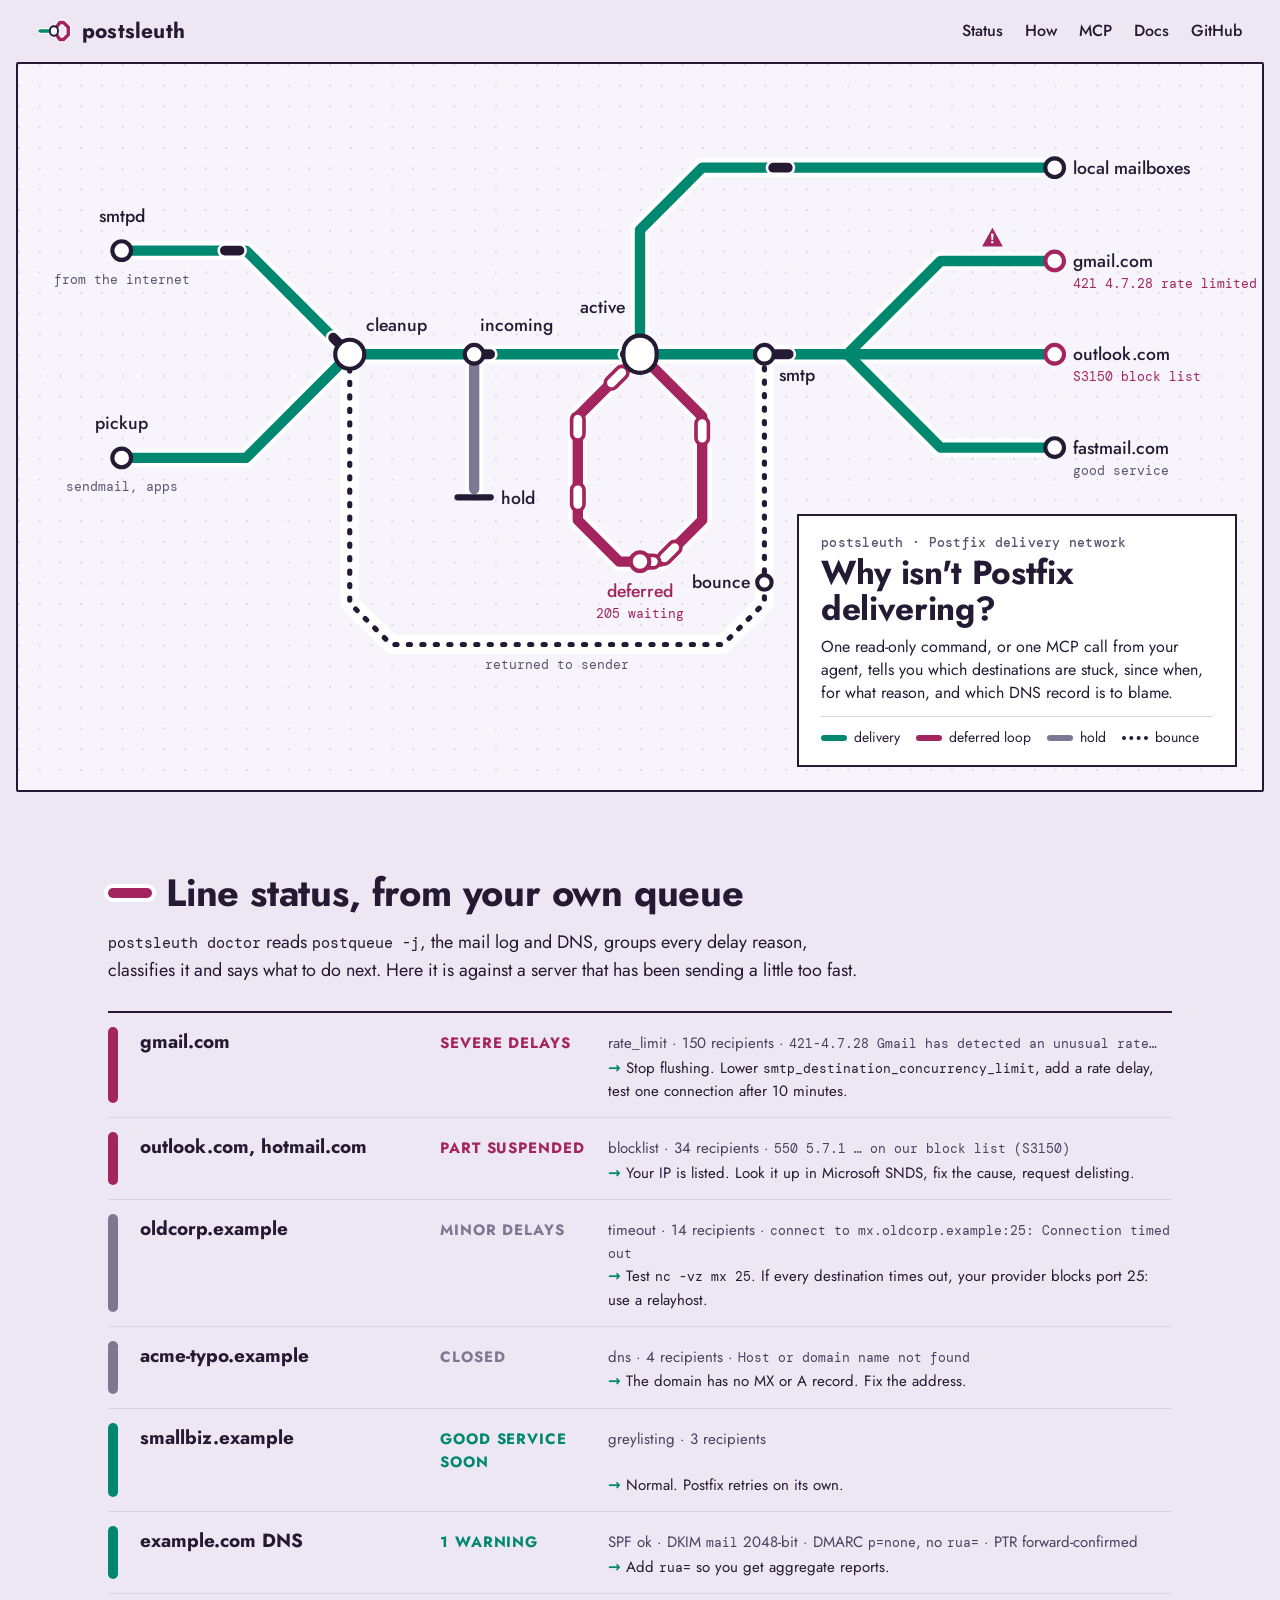
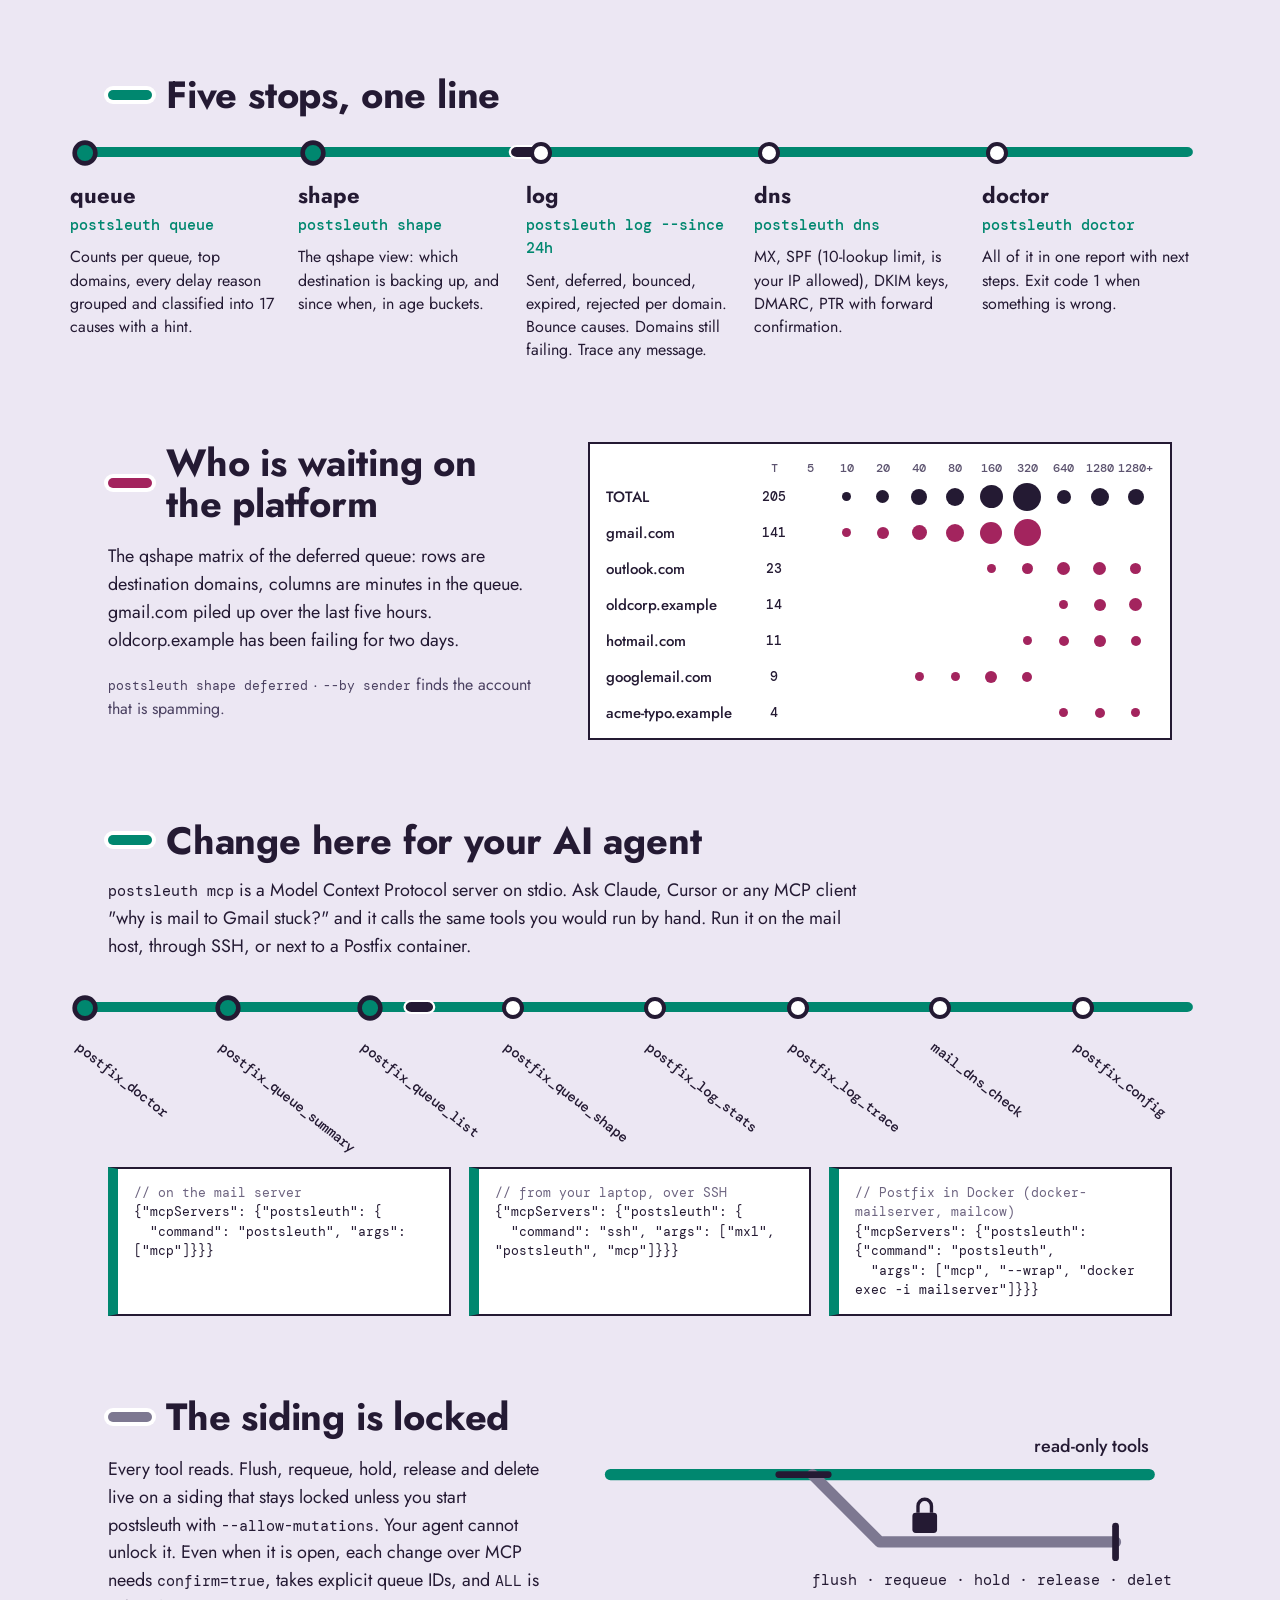
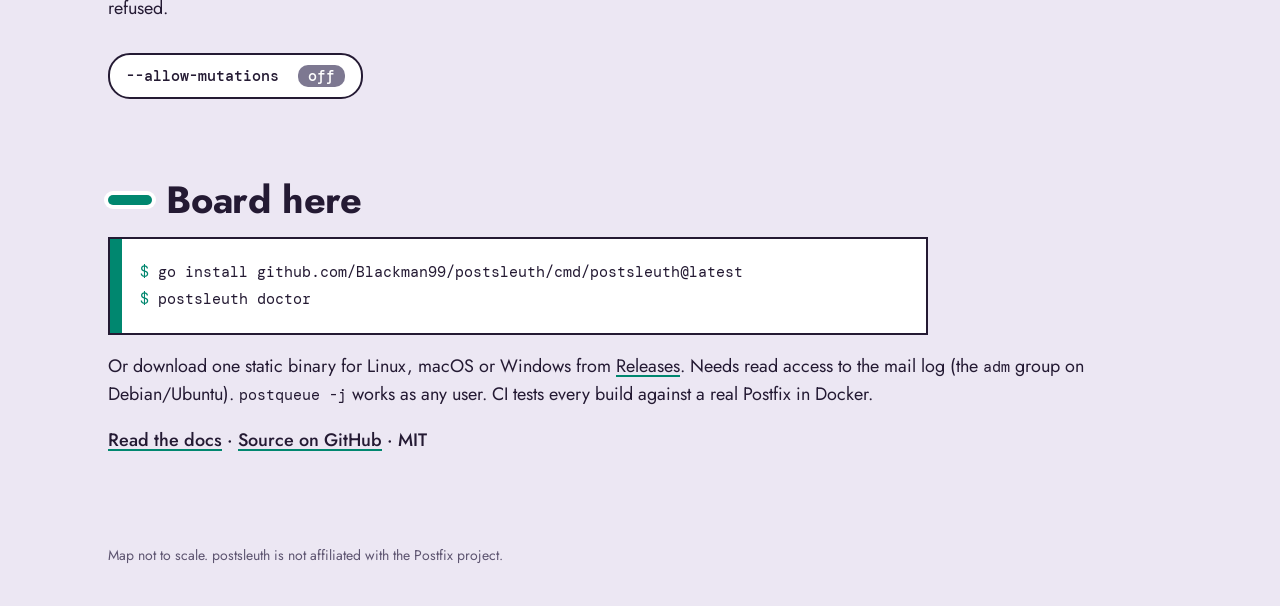
==== site/index.html @ c70b8f3f "site, docs, logo, demo GIF and README; word-wrap hints in text output" ====
<!doctype html>
<html lang="en">
<head>
<meta charset="utf-8">
<meta name="viewport" content="width=device-width, initial-scale=1">
<title>postsleuth: why isn't Postfix delivering?</title>
<meta name="description" content="Read-only Postfix diagnosis for you and your AI agent: queue, qshape, mail log deferral and bounce reasons, SPF/DKIM/DMARC/PTR checks. CLI + MCP server, one Go binary.">
<link rel="canonical" href="https://blackman99.github.io/postsleuth/">
<link rel="icon" href="https://blackman99.github.io/postsleuth/favicon.svg" type="image/svg+xml">
<meta name="theme-color" content="#ece7f3">
<meta property="og:type" content="website">
<meta property="og:site_name" content="postsleuth">
<meta property="og:url" content="https://blackman99.github.io/postsleuth/">
<meta property="og:title" content="postsleuth: why isn't Postfix delivering?">
<meta property="og:description" content="Queue, qshape, mail log and SPF/DKIM/DMARC/PTR diagnosis for Postfix. Read-only CLI + MCP server, one Go binary.">
<meta property="og:image" content="https://blackman99.github.io/postsleuth/og-image.png">
<meta property="og:image:width" content="1200">
<meta property="og:image:height" content="630">
<meta property="og:image:alt" content="A metro-style network map of Postfix: mail trains loop on the deferred line while gmail.com shows severe delays.">
<meta name="twitter:card" content="summary_large_image">
<meta name="twitter:title" content="postsleuth: why isn't Postfix delivering?">
<meta name="twitter:description" content="Queue, qshape, mail log and SPF/DKIM/DMARC/PTR diagnosis for Postfix. Read-only CLI + MCP server.">
<meta name="twitter:image" content="https://blackman99.github.io/postsleuth/og-image.png">
<link rel="preload" href="fonts/jost-500.woff2" as="font" type="font/woff2" crossorigin>
<link rel="preload" href="fonts/jost-700.woff2" as="font" type="font/woff2" crossorigin>
<link rel="stylesheet" href="style.css">
</head>
<body>
<a class="skip" href="#lines">Skip to content</a>
<header class="topbar">
  <a class="brand" href="./" aria-label="postsleuth home"><img src="logo.svg" width="34" height="34" alt=""> postsleuth</a>
  <nav aria-label="Main">
    <a href="#status">Status</a><a href="#lines">How</a><a href="#agents">MCP</a><a href="docs/">Docs</a><a href="https://github.com/Blackman99/postsleuth">GitHub</a>
  </nav>
</header>

<main>
<section class="map" aria-labelledby="title">
  <div class="map-frame">
  <div class="map-scroll">
  <svg id="netmap" viewBox="0 0 1200 700" role="img" aria-label="Network map of Postfix: smtpd and pickup feed cleanup, incoming and active; trains leave on the smtp and local lines; trains for gmail.com circle on the deferred loop; one returns on the dashed bounce line.">
    <defs>
      <pattern id="grid" width="20" height="20" patternUnits="userSpaceOnUse"><circle cx="1" cy="1" r="1" fill="#d9d1e6"/></pattern>
    </defs>
    <rect width="1200" height="700" fill="url(#grid)"/>
    <!-- casing (white under-stroke), then coloured lines -->
    <g class="casing" fill="none" stroke="#fff" stroke-width="18" stroke-linecap="round" stroke-linejoin="round">
      <path d="M100,180 H220 L320,280"/><path d="M100,380 H220 L320,280"/>
      <path d="M320,280 H800"/><path d="M800,280 L890,190 H1000"/><path d="M800,280 H1000"/><path d="M800,280 L890,370 H1000"/>
      <path d="M600,280 V160 L660,100 H1000"/>
      <path d="M600,280 L660,340 V440 L620,480 H580 L540,440 V340 Z"/>
      <path d="M440,280 V410"/>
      <path d="M720,280 V520 L680,560 H360 L320,520 V280"/>
    </g>
    <g fill="none" stroke-linecap="round" stroke-linejoin="round">
      <path class="ln jade" d="M100,180 H220 L320,280"/><path class="ln jade" d="M100,380 H220 L320,280"/>
      <path class="ln jade" d="M320,280 H800"/><path class="ln jade" d="M800,280 L890,190 H1000"/><path class="ln jade" d="M800,280 H1000"/><path class="ln jade" d="M800,280 L890,370 H1000"/>
      <path class="ln jade" d="M600,280 V160 L660,100 H1000"/>
      <path class="ln mul" d="M600,280 L660,340 V440 L620,480 H580 L540,440 V340 Z"/>
      <path class="ln slate" d="M440,280 V410"/>
      <path class="ln bounce" d="M720,280 V520 L680,560 H360 L320,520 V280"/>
    </g>
    <!-- hold buffer stop -->
    <path d="M424,418 H456" stroke="#241a33" stroke-width="6" stroke-linecap="round"/>
    <!-- gmail disruption marker -->
    <g class="notice" transform="translate(890,190)">
      <path d="M40,-14 l10,-18 l10,18 z" fill="#a3245e"/><text x="50" y="-17" text-anchor="middle" class="ntext">!</text>
    </g>
    <!-- trains layer -->
    <g id="trains"></g>
    <!-- stations -->
    <g class="st">
      <circle cx="100" cy="180" r="9"/><circle cx="100" cy="380" r="9"/>
      <rect x="306" y="266" width="28" height="28" rx="14"/>
      <circle cx="440" cy="280" r="9"/>
      <rect x="584" y="262" width="32" height="36" rx="16"/>
      <circle cx="720" cy="280" r="9"/>
      <circle cx="1000" cy="100" r="9"/><circle cx="1000" cy="190" r="9" class="disrupted"/><circle cx="1000" cy="280" r="9" class="disrupted"/><circle cx="1000" cy="370" r="9"/>
      <circle cx="600" cy="480" r="9" class="loopst"/>
      <circle cx="720" cy="500" r="7"/>
    </g>
    <g class="lbl">
      <text x="100" y="152" text-anchor="middle">smtpd</text><text x="100" y="212" text-anchor="middle" class="sub">from the internet</text>
      <text x="100" y="352" text-anchor="middle">pickup</text><text x="100" y="412" text-anchor="middle" class="sub">sendmail, apps</text>
      <text x="336" y="258">cleanup</text>
      <text x="446" y="258">incoming</text>
      <text x="600" y="240" text-anchor="end" dx="-14">active</text>
      <text x="734" y="306">smtp</text>
      <text x="1018" y="106">local mailboxes</text>
      <text x="1018" y="196">gmail.com</text><text x="1018" y="216" class="sub mulc">421 4.7.28 rate limited</text>
      <text x="1018" y="286">outlook.com</text><text x="1018" y="306" class="sub mulc">S3150 block list</text>
      <text x="1018" y="376">fastmail.com</text><text x="1018" y="396" class="sub">good service</text>
      <text x="466" y="424">hold</text>
      <text x="600" y="514" text-anchor="middle" class="mulc">deferred</text>
      <text x="600" y="534" text-anchor="middle" class="sub mulc" id="loopcount">205 waiting</text>
      <text x="706" y="505" text-anchor="end">bounce</text>
      <text x="520" y="584" text-anchor="middle" class="sub">returned to sender</text>
    </g>
  </svg>
  </div>
  <div class="cartouche">
    <p class="kicker">postsleuth · Postfix delivery network</p>
    <h1 id="title">Why isn't Postfix delivering?</h1>
    <p class="lede">One read-only command, or one MCP call from your agent, tells you which destinations are stuck, since when, for what reason, and which DNS record is to blame.</p>
    <ul class="key" aria-label="Map key">
      <li><i class="k jade"></i>delivery</li><li><i class="k mul"></i>deferred loop</li><li><i class="k slate"></i>hold</li><li><i class="k bounce"></i>bounce</li>
    </ul>
  </div>
  </div>
</section>

<section id="status" class="status" aria-labelledby="status-h">
  <div class="wrap">
    <h2 id="status-h"><span class="bar mul"></span>Line status, from your own queue</h2>
    <p class="intro"><code>postsleuth doctor</code> reads <code>postqueue -j</code>, the mail log and DNS, groups every delay reason, classifies it and says what to do next. Here it is against a server that has been sending a little too fast.</p>
    <ol class="board">
      <li class="sev"><span class="lc mul"></span><b>gmail.com</b><em>Severe delays</em><span class="why">rate_limit · 150 recipients · <code>421-4.7.28 Gmail has detected an unusual rate…</code></span><span class="next">Stop flushing. Lower <code>smtp_destination_concurrency_limit</code>, add a rate delay, test one connection after 10 minutes.</span></li>
      <li class="sev"><span class="lc mul"></span><b>outlook.com, hotmail.com</b><em>Part suspended</em><span class="why">blocklist · 34 recipients · <code>550 5.7.1 … on our block list (S3150)</code></span><span class="next">Your IP is listed. Look it up in Microsoft SNDS, fix the cause, request delisting.</span></li>
      <li><span class="lc slate"></span><b>oldcorp.example</b><em>Minor delays</em><span class="why">timeout · 14 recipients · <code>connect to mx.oldcorp.example:25: Connection timed out</code></span><span class="next">Test <code>nc -vz mx 25</code>. If every destination times out, your provider blocks port 25: use a relayhost.</span></li>
      <li><span class="lc slate"></span><b>acme-typo.example</b><em>Closed</em><span class="why">dns · 4 recipients · <code>Host or domain name not found</code></span><span class="next">The domain has no MX or A record. Fix the address.</span></li>
      <li class="good"><span class="lc jade"></span><b>smallbiz.example</b><em>Good service soon</em><span class="why">greylisting · 3 recipients</span><span class="next">Normal. Postfix retries on its own.</span></li>
      <li class="good"><span class="lc jade"></span><b>example.com DNS</b><em>1 warning</em><span class="why">SPF ok · DKIM <code>mail</code> 2048-bit · DMARC <code>p=none</code>, no <code>rua=</code> · PTR forward-confirmed</span><span class="next">Add <code>rua=</code> so you get aggregate reports.</span></li>
    </ol>
  </div>
</section>

<section id="lines" class="lines" aria-labelledby="lines-h">
  <div class="wrap">
    <h2 id="lines-h"><span class="bar jade"></span>Five stops, one line</h2>
  </div>
  <div class="strip" data-strip>
    <svg class="strip-svg" viewBox="0 0 1000 40" preserveAspectRatio="none" aria-hidden="true"><path d="M20,20 H980" class="sl jade"/><rect class="strain" x="8" y="14" width="26" height="12" rx="6"/></svg>
    <ol class="stops">
      <li><span class="dot"></span><b>queue</b><code>postsleuth queue</code><p>Counts per queue, top domains, every delay reason grouped and classified into 17 causes with a hint.</p></li>
      <li><span class="dot"></span><b>shape</b><code>postsleuth shape</code><p>The qshape view: which destination is backing up, and since when, in age buckets.</p></li>
      <li><span class="dot"></span><b>log</b><code>postsleuth log --since 24h</code><p>Sent, deferred, bounced, expired, rejected per domain. Bounce causes. Domains still failing. Trace any message.</p></li>
      <li><span class="dot"></span><b>dns</b><code>postsleuth dns</code><p>MX, SPF (10-lookup limit, is your IP allowed), DKIM keys, DMARC, PTR with forward confirmation.</p></li>
      <li><span class="dot"></span><b>doctor</b><code>postsleuth doctor</code><p>All of it in one report with next steps. Exit code 1 when something is wrong.</p></li>
    </ol>
  </div>
</section>

<section class="platform" aria-labelledby="plat-h">
  <div class="wrap two">
    <div>
      <h2 id="plat-h"><span class="bar mul"></span>Who is waiting on the platform</h2>
      <p>The qshape matrix of the deferred queue: rows are destination domains, columns are minutes in the queue. gmail.com piled up over the last five hours. oldcorp.example has been failing for two days.</p>
      <p class="mono-note"><code>postsleuth shape deferred</code> · <code>--by sender</code> finds the account that is spamming.</p>
    </div>
    <div class="matrix" id="matrix" role="img" aria-label="Deferred queue by domain and age: gmail.com 141 messages mostly 40 to 320 minutes old; outlook.com 23 spread over 160 minutes to 2 days; oldcorp.example 14, mostly older than 640 minutes."></div>
  </div>
</section>

<section id="agents" class="agents" aria-labelledby="ag-h">
  <div class="wrap">
    <h2 id="ag-h"><span class="bar jade"></span>Change here for your AI agent</h2>
    <p class="intro"><code>postsleuth mcp</code> is a Model Context Protocol server on stdio. Ask Claude, Cursor or any MCP client "why is mail to Gmail stuck?" and it calls the same tools you would run by hand. Run it on the mail host, through SSH, or next to a Postfix container.</p>
  </div>
  <div class="strip interchange" data-strip>
    <svg class="strip-svg" viewBox="0 0 1000 40" preserveAspectRatio="none" aria-hidden="true"><path d="M20,20 H980" class="sl jade"/><rect class="strain" x="8" y="14" width="26" height="12" rx="6"/></svg>
    <ol class="stops tools">
      <li><span class="dot"></span><b>postfix_doctor</b></li>
      <li><span class="dot"></span><b>postfix_queue_summary</b></li>
      <li><span class="dot"></span><b>postfix_queue_list</b></li>
      <li><span class="dot"></span><b>postfix_queue_shape</b></li>
      <li><span class="dot"></span><b>postfix_log_stats</b></li>
      <li><span class="dot"></span><b>postfix_log_trace</b></li>
      <li><span class="dot"></span><b>mail_dns_check</b></li>
      <li><span class="dot"></span><b>postfix_config</b></li>
    </ol>
  </div>
  <div class="wrap cfgs">
<pre class="cfg"><span class="c">// on the mail server</span>
{"mcpServers": {"postsleuth": {
  "command": "postsleuth", "args": ["mcp"]}}}</pre>
<pre class="cfg"><span class="c">// from your laptop, over SSH</span>
{"mcpServers": {"postsleuth": {
  "command": "ssh", "args": ["mx1", "postsleuth", "mcp"]}}}</pre>
<pre class="cfg"><span class="c">// Postfix in Docker (docker-mailserver, mailcow)</span>
{"mcpServers": {"postsleuth": {"command": "postsleuth",
  "args": ["mcp", "--wrap", "docker exec -i mailserver"]}}}</pre>
  </div>
</section>

<section class="points" aria-labelledby="pt-h">
  <div class="wrap two">
    <div>
      <h2 id="pt-h"><span class="bar slate"></span>The siding is locked</h2>
      <p>Every tool reads. Flush, requeue, hold, release and delete live on a siding that stays locked unless you start postsleuth with <code>--allow-mutations</code>. Your agent cannot unlock it. Even when it is open, each change over MCP needs <code>confirm=true</code>, takes explicit queue IDs, and <code>ALL</code> is refused.</p>
      <button type="button" id="lever" class="lever" aria-pressed="false">--allow-mutations <span>off</span></button>
    </div>
    <svg id="pointsvg" viewBox="0 0 520 220" aria-label="Points diagram: the read-only main line continues; the siding with flush, requeue, hold, release and delete is locked." role="img">
      <path d="M20,70 H500" class="pl jade"/>
      <path d="M200,70 L260,130 H470" class="pl slate" id="siding"/>
      <path d="M470,116 V144" stroke="#241a33" stroke-width="6" stroke-linecap="round"/>
      <line id="blade" x1="170" y1="70" x2="214" y2="70" stroke="#241a33" stroke-width="6" stroke-linecap="round"/>
      <text x="500" y="50" text-anchor="end" class="pt">read-only tools</text>
      <text x="200" y="168" class="pt sm">flush · requeue · hold · release · delete</text>
      <g id="lock" transform="translate(300,104)"><rect x="-11" y="0" width="22" height="18" rx="3" fill="#241a33"/><path id="shackle" d="M-6,0 V-6 a6,6 0 0 1 12,0 V0" fill="none" stroke="#241a33" stroke-width="3"/></g>
    </svg>
  </div>
</section>

<section class="ride" aria-labelledby="ride-h">
  <div class="wrap">
    <h2 id="ride-h"><span class="bar jade"></span>Board here</h2>
    <div class="nameboard">
      <span class="nb-line"></span>
<pre><span class="p">$</span> go install github.com/Blackman99/postsleuth/cmd/postsleuth@latest
<span class="p">$</span> postsleuth doctor</pre>
    </div>
    <p>Or download one static binary for Linux, macOS or Windows from <a href="https://github.com/Blackman99/postsleuth/releases/latest">Releases</a>. Needs read access to the mail log (the <code>adm</code> group on Debian/Ubuntu). <code>postqueue -j</code> works as any user. CI tests every build against a real Postfix in Docker.</p>
    <p class="links"><a href="docs/">Read the docs</a> · <a href="https://github.com/Blackman99/postsleuth">Source on GitHub</a> · MIT</p>
  </div>
</section>
</main>
<footer><div class="wrap">Map not to scale. postsleuth is not affiliated with the Postfix project.</div></footer>
<script src="app.js" defer></script>
</body>
</html>
---- site/style.css ----
@font-face{font-family:Jost;src:url(fonts/jost-400.woff2) format("woff2");font-weight:400;font-display:swap}
@font-face{font-family:Jost;src:url(fonts/jost-500.woff2) format("woff2");font-weight:500;font-display:swap}
@font-face{font-family:Jost;src:url(fonts/jost-700.woff2) format("woff2");font-weight:700;font-display:swap}
@font-face{font-family:"DM Mono";src:url(fonts/dmmono-400.woff2) format("woff2");font-weight:400;font-display:swap}
@font-face{font-family:"DM Mono";src:url(fonts/dmmono-500.woff2) format("woff2");font-weight:500;font-display:swap}
:root{--mist:#ece7f3;--panel:#f7f4fb;--ink:#241a33;--jade:#00876f;--mul:#a3245e;--slate:#7d7891;--line:#d9d1e6}
*{box-sizing:border-box}
html{scroll-behavior:smooth}
body{margin:0;background:var(--mist);color:var(--ink);font:400 18px/1.55 Jost,system-ui,sans-serif;-webkit-font-smoothing:antialiased}
code,pre{font-family:"DM Mono",ui-monospace,monospace;font-size:.84em}
a{color:var(--ink);text-decoration-color:var(--jade);text-decoration-thickness:2px;text-underline-offset:3px}
a:hover{color:var(--jade)}
.skip{position:absolute;left:-999px}.skip:focus{left:12px;top:12px;background:#fff;padding:6px 10px;z-index:9}
:focus-visible{outline:3px solid var(--jade);outline-offset:2px}
.wrap{max-width:1120px;margin:0 auto;padding:0 28px}
.topbar{display:flex;align-items:center;justify-content:space-between;padding:14px 28px;max-width:1260px;margin:0 auto}
.brand{display:flex;align-items:center;gap:10px;font-weight:700;font-size:21px;text-decoration:none;letter-spacing:.01em}
.topbar nav{display:flex;gap:22px;font-weight:500;font-size:16px}
.topbar nav a{text-decoration:none}
.topbar nav a:hover{text-decoration:underline}

/* ---------- network map hero ---------- */
.map{padding:0 16px 8px}
.map-frame{position:relative;max-width:min(1260px,calc((100vh - 86px) * 1.714));margin:0 auto;background:var(--panel);border:2px solid var(--ink);border-radius:2px}
#netmap{display:block;width:100%;height:auto}
.ln{stroke-width:10}
.jade{stroke:var(--jade)}.mul{stroke:var(--mul)}.slate{stroke:var(--slate)}
.ln.bounce{stroke:var(--ink);stroke-width:5;stroke-dasharray:2 11}
.st circle,.st rect{fill:#fff;stroke:var(--ink);stroke-width:4}
.st .disrupted,.st .loopst{stroke:var(--mul)}
.lbl text{font:500 17px Jost,sans-serif;fill:var(--ink)}
.lbl .sub{font:400 13px "DM Mono",monospace;fill:#5d5470}
.lbl .mulc{fill:var(--mul)}
.ntext{font:700 13px Jost,sans-serif;fill:#fff}
.train{fill:var(--ink);stroke:#fff;stroke-width:2.5}
.train.stuck{fill:#fff;stroke:var(--mul);stroke-width:3.5}
.train.back{fill:#fff;stroke:var(--ink);stroke-width:3}
.cartouche{position:absolute;right:2%;top:62%;width:min(38%,440px);background:#fff;border:2px solid var(--ink);padding:18px 22px 16px}
.kicker{margin:0 0 4px;font:500 13px "DM Mono",monospace;color:#5d5470;letter-spacing:.02em}
.cartouche h1{margin:0 0 8px;font:700 clamp(26px,2.6vw,36px)/1.08 Jost,sans-serif;letter-spacing:-.01em}
.lede{margin:0 0 12px;font-size:16px;line-height:1.45}
.key{list-style:none;margin:0;padding:10px 0 0;border-top:1px solid var(--line);display:flex;flex-wrap:wrap;gap:6px 16px;font-size:14px}
.key li{display:flex;align-items:center;gap:7px}
.k{display:inline-block;width:26px;height:6px;border-radius:3px}
.k.jade{background:var(--jade)}.k.mul{background:var(--mul)}.k.slate{background:var(--slate)}
.k.bounce{height:0;border-top:4px dotted var(--ink);border-radius:0}

/* ---------- section headings ---------- */
section{padding:72px 0 8px}
h2{font:700 clamp(26px,3vw,38px)/1.1 Jost,sans-serif;margin:0 0 16px;display:flex;align-items:center;gap:14px;letter-spacing:-.005em}
.bar{display:inline-block;width:44px;height:10px;border-radius:5px;flex:none;box-shadow:0 0 0 4px #fff}
.bar.jade{background:var(--jade)}.bar.mul{background:var(--mul)}.bar.slate{background:var(--slate)}
.intro{max-width:760px;margin:0 0 26px}

/* ---------- status board ---------- */
.board{list-style:none;margin:0;padding:0;border-top:2px solid var(--ink)}
.board li{display:grid;grid-template-columns:14px minmax(170px,1.1fr) 150px 2.2fr;grid-template-rows:auto auto;column-gap:18px;padding:14px 0;border-bottom:1px solid var(--line);align-items:baseline}
.lc{grid-row:1/3;align-self:stretch;width:10px;border-radius:5px}
.lc.mul{background:var(--mul)}.lc.slate{background:var(--slate)}.lc.jade{background:var(--jade)}
.board b{font-weight:700;font-size:19px}
.board em{font-style:normal;font-weight:700;font-size:15px;text-transform:uppercase;letter-spacing:.06em;color:var(--slate)}
.board .sev em{color:var(--mul)}
.board .good em{color:var(--jade)}
.why{font-size:15px;color:#4a4060}
.why code{font-size:13px}
.next{grid-column:4;font-size:15px}
.board li>.why{grid-column:4}
.board li>.next::before{content:"→ ";color:var(--jade);font-weight:700}

/* ---------- strip maps ---------- */
.strip{position:relative;max-width:1180px;margin:10px auto 0;padding:0 20px}
.strip-svg{display:block;width:100%;height:40px;overflow:visible}
.sl{stroke-width:10;stroke-linecap:round;fill:none}
.strain{fill:var(--ink);stroke:#fff;stroke-width:2;opacity:0}
.stops{list-style:none;margin:-30px 0 0;padding:0;display:grid;grid-template-columns:repeat(5,minmax(0,1fr))}
.stops li{padding:0 14px 0 0;text-align:left}
.stops .dot{display:block;width:22px;height:22px;border-radius:50%;background:#fff;border:4px solid var(--ink);margin:0 0 14px 4px;transition:background .25s,transform .25s}
.stops li.lit .dot{background:var(--jade);transform:scale(1.15)}
.stops b{display:block;font-size:22px;font-weight:700}
.stops code{display:block;margin:2px 0 8px;color:var(--jade);font-weight:500}
.stops p{margin:0;font-size:16px;line-height:1.45}
.stops.tools{grid-template-columns:repeat(8,minmax(0,1fr))}
.stops.tools li{height:150px}
.stops.tools b{font:500 14px "DM Mono",monospace;display:inline-block;white-space:nowrap;transform:rotate(38deg);transform-origin:0 0;margin-left:14px}

/* ---------- qshape matrix ---------- */
.two{display:grid;grid-template-columns:1fr 1.35fr;gap:48px;align-items:start}
.mono-note{color:#4a4060;font-size:16px}
.matrix{background:#fff;border:2px solid var(--ink);padding:16px 16px 10px;overflow-x:auto}
.mx{display:grid;grid-template-columns:150px repeat(11,minmax(26px,1fr));align-items:center;row-gap:6px;min-width:520px}
.mx .h{font:500 12px "DM Mono",monospace;color:#5d5470;text-align:center}
.mx .d{font:500 15px Jost,sans-serif;white-space:nowrap;overflow:hidden;text-overflow:ellipsis;padding-right:8px}
.mx .c{display:flex;justify-content:center;align-items:center;height:30px}
.mx .c i{display:block;border-radius:50%;background:var(--mul);transform:scale(0);transition:transform .35s cubic-bezier(.3,1.4,.6,1)}
.mx.on .c i{transform:scale(1)}
.mx .t{font:500 13px "DM Mono",monospace;text-align:center}

/* ---------- MCP configs ---------- */
.agents .strip{margin-top:4px}
.cfgs{display:grid;grid-template-columns:repeat(auto-fit,minmax(320px,1fr));gap:18px;margin-top:20px}
.cfg{margin:0;background:#fff;border:2px solid var(--ink);border-left:10px solid var(--jade);padding:14px 16px;font-size:13px;line-height:1.5;overflow-x:auto;white-space:pre-wrap;word-break:break-word}
.cfg .c{color:#6d6480}

/* ---------- points ---------- */
.pl{stroke-width:10;fill:none;stroke-linecap:round;stroke-linejoin:round}
#siding{transition:stroke .3s}
.points.open #siding{stroke:var(--mul)}
#blade{transform-origin:170px 70px;transition:transform .5s cubic-bezier(.5,0,.2,1)}
.points.open #blade{transform:rotate(45deg)}
#shackle{transition:transform .35s}
.points.open #shackle{transform:translate(7px,-5px) rotate(28deg)}
.pt{font:500 16px Jost,sans-serif;fill:var(--ink)}.pt.sm{font:400 13px "DM Mono",monospace}
.lever{margin-top:12px;font:500 15px "DM Mono",monospace;background:#fff;color:var(--ink);border:2px solid var(--ink);padding:10px 16px;cursor:pointer;border-radius:22px}
.lever span{display:inline-block;margin-left:10px;padding:1px 10px;border-radius:10px;background:var(--slate);color:#fff}
.lever[aria-pressed=true] span{background:var(--mul)}

/* ---------- install ---------- */
.nameboard{position:relative;background:#fff;border:2px solid var(--ink);padding:20px 22px 20px 30px;max-width:820px;margin:8px 0 18px}
.nb-line{position:absolute;left:0;top:0;bottom:0;width:12px;background:var(--jade)}
.nameboard pre{margin:0;font-size:15px;line-height:1.8;white-space:pre-wrap;word-break:break-all}
.nameboard .p{color:var(--jade);user-select:none}
.links{font-weight:500}
footer{padding:64px 0 40px;font-size:14px;color:#5d5470}

@media (max-width:860px){
  body{font-size:17px}
  .topbar nav{gap:14px;font-size:15px}
  .topbar nav a:nth-child(-n+2){display:none}
  .map-scroll{overflow-x:auto;-webkit-overflow-scrolling:touch}
  #netmap{min-width:720px}
  .cartouche{position:static;width:auto;border:0;border-top:2px solid var(--ink)}
  .stops.tools li{height:auto}
  .board li{grid-template-columns:10px 1fr;row-gap:2px}
  .board li>b,.board li>em,.board li>.why,.board li>.next{grid-column:2}
  .lc{grid-row:1/5}
  .stops{grid-template-columns:1fr;margin:0;padding-left:36px;position:relative}
  .strip-svg{display:none}
  .stops::before{content:"";position:absolute;left:9px;top:8px;bottom:8px;width:10px;border-radius:5px;background:var(--jade)}
  .stops li{position:relative;padding:0 0 22px}
  .stops .dot{position:absolute;left:-34px;top:4px;margin:0}
  .stops.tools{grid-template-columns:1fr}
  .stops.tools b{writing-mode:horizontal-tb;transform:none;height:auto;margin:0}
  .two,.cfgs{grid-template-columns:1fr;gap:24px}
  section{padding-top:56px}
}
@media (prefers-reduced-motion:reduce){
  html{scroll-behavior:auto}
  *,*::before,*::after{transition:none!important;animation:none!important}
}
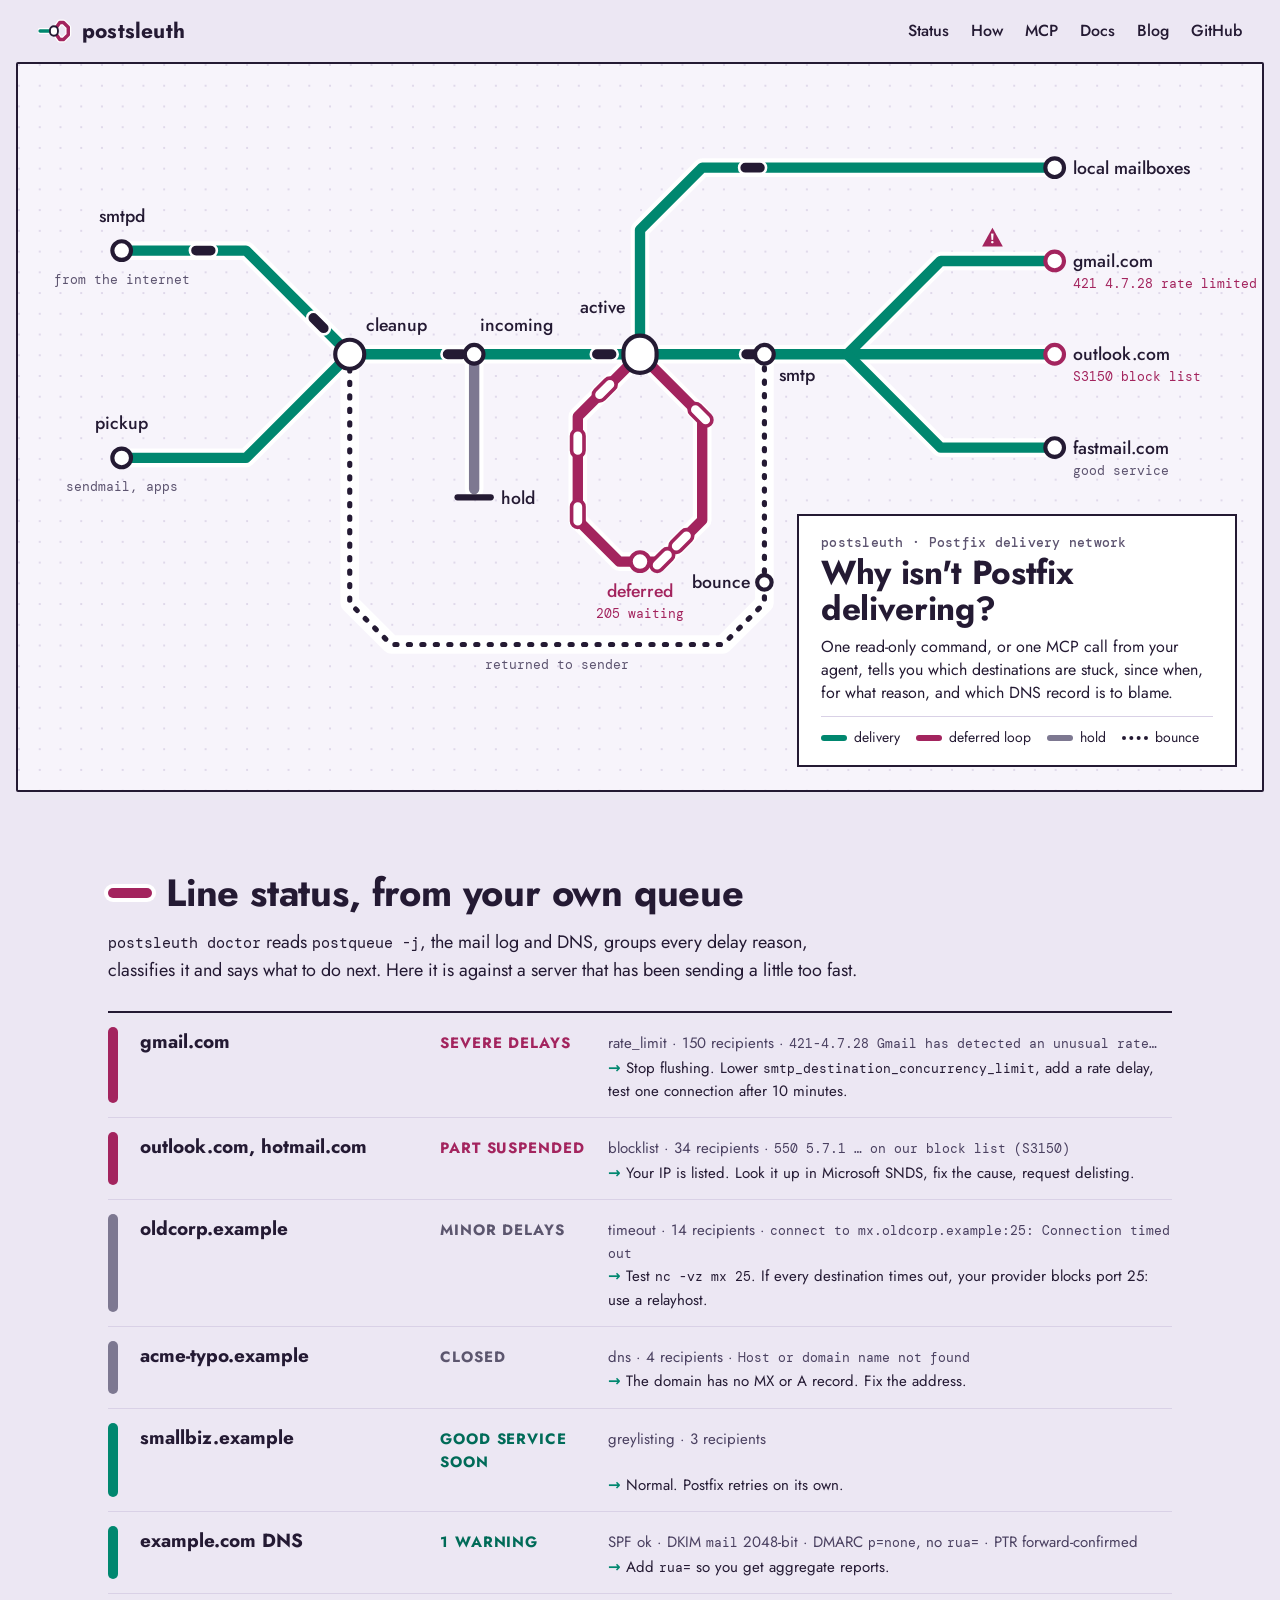
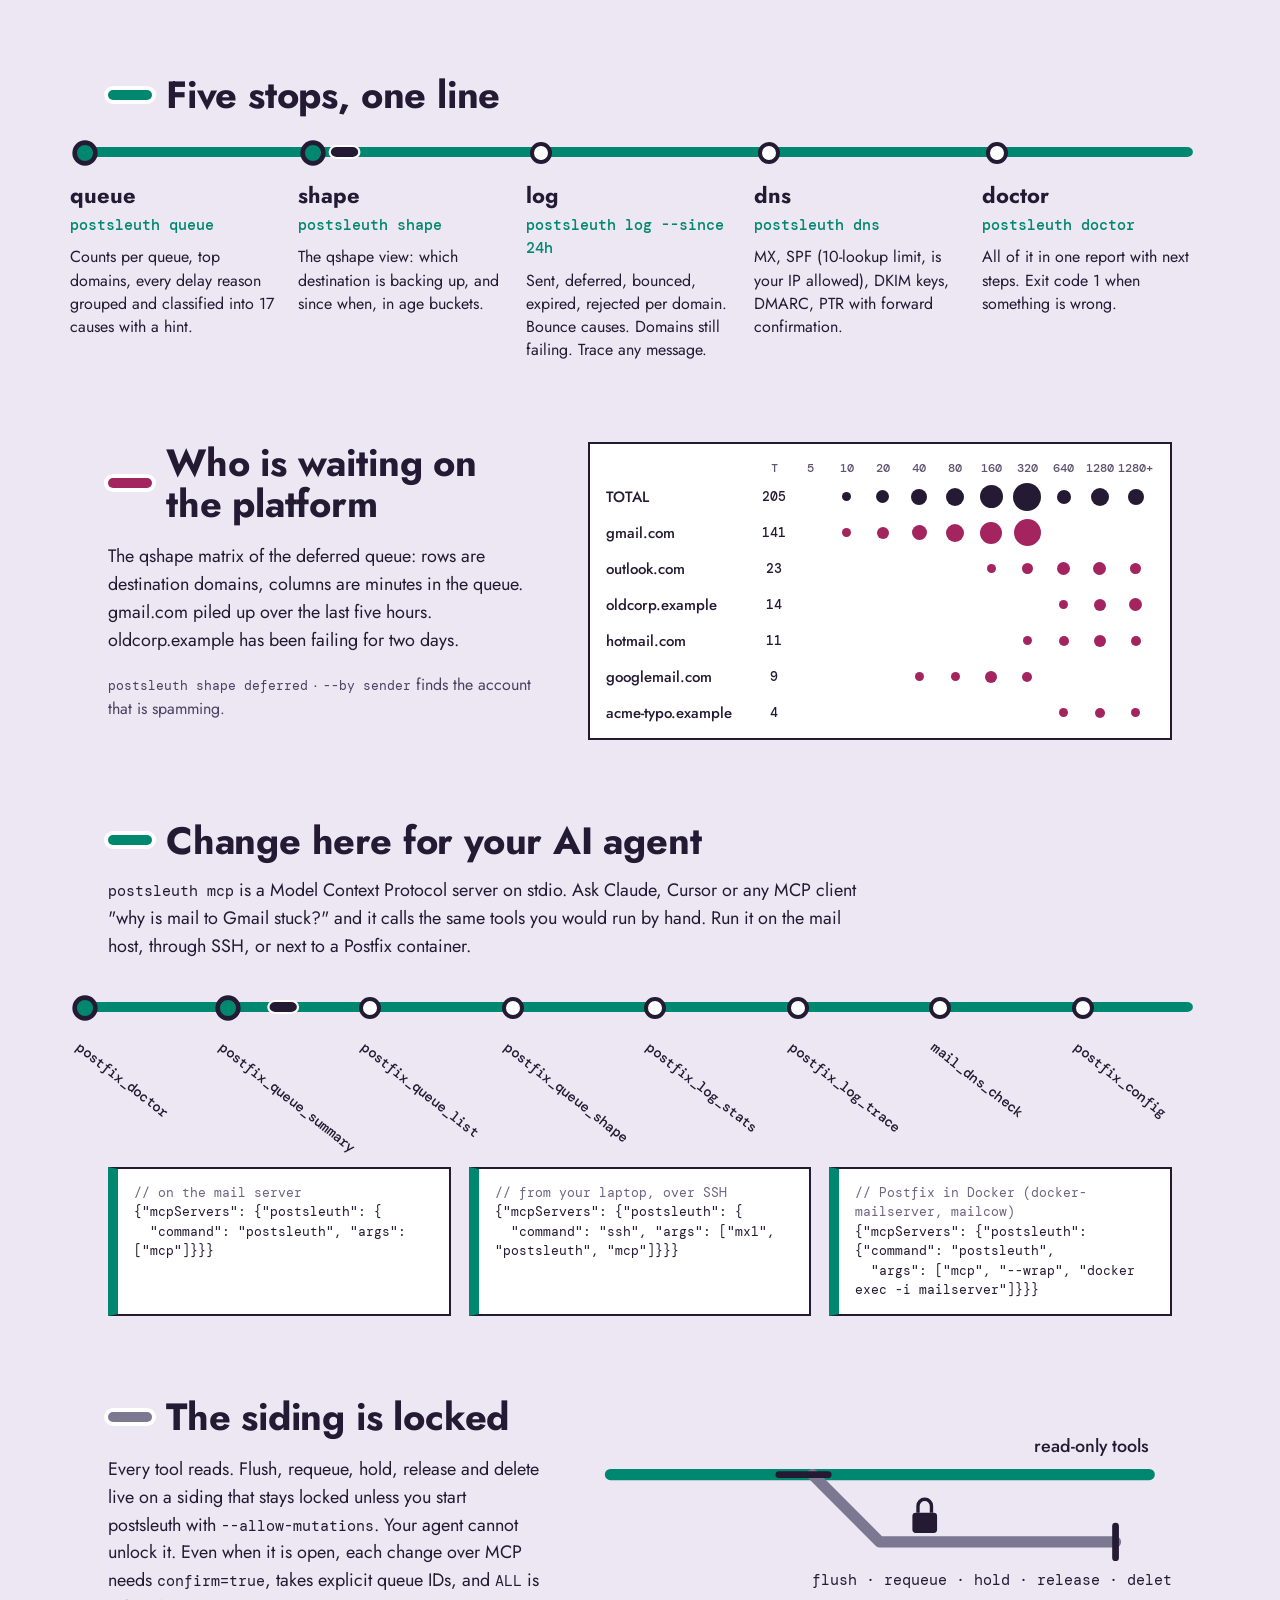
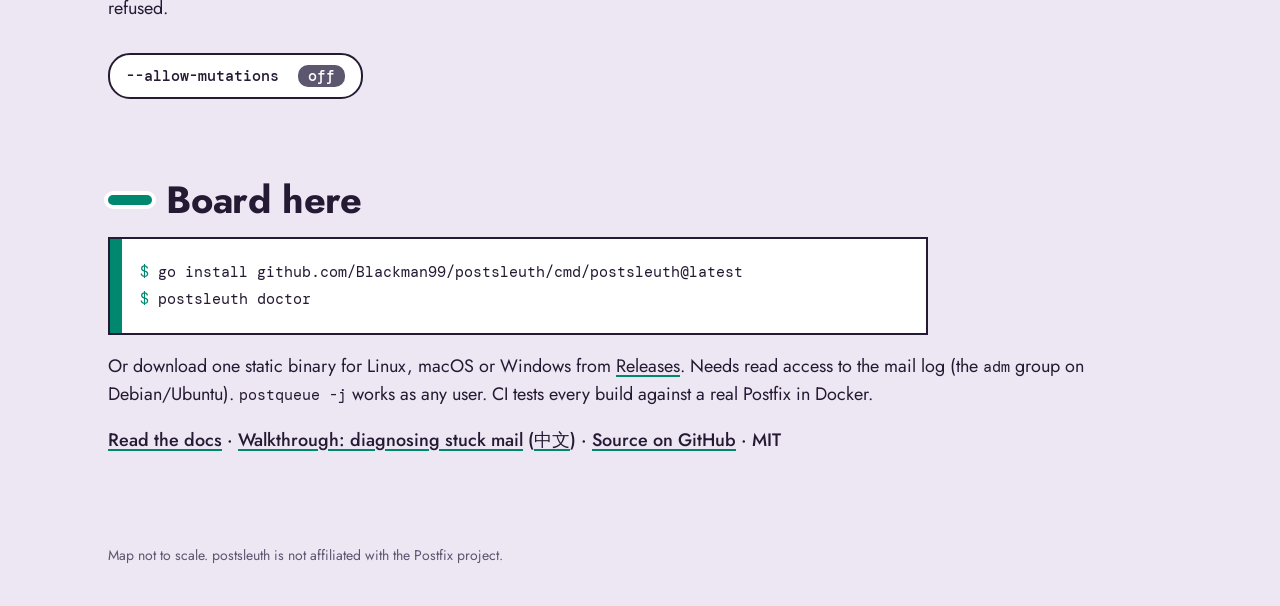
==== commit a99c6221: "site: EN/ZH walkthrough on diagnosing stuck Postfix mail, linked from landing page and docs" ====
--- a/site/index.html
+++ b/site/index.html
@@ -30,7 +30,7 @@
 <header class="topbar">
   <a class="brand" href="./" aria-label="postsleuth home"><img src="logo.svg" width="34" height="34" alt=""> postsleuth</a>
   <nav aria-label="Main">
-    <a href="#status">Status</a><a href="#lines">How</a><a href="#agents">MCP</a><a href="docs/">Docs</a><a href="https://github.com/Blackman99/postsleuth">GitHub</a>
+    <a href="#status">Status</a><a href="#lines">How</a><a href="#agents">MCP</a><a href="docs/">Docs</a><a href="blog/">Blog</a><a href="https://github.com/Blackman99/postsleuth">GitHub</a>
   </nav>
 </header>
 
@@ -210,7 +210,7 @@
 <span class="p">$</span> postsleuth doctor</pre>
     </div>
     <p>Or download one static binary for Linux, macOS or Windows from <a href="https://github.com/Blackman99/postsleuth/releases/latest">Releases</a>. Needs read access to the mail log (the <code>adm</code> group on Debian/Ubuntu). <code>postqueue -j</code> works as any user. CI tests every build against a real Postfix in Docker.</p>
-    <p class="links"><a href="docs/">Read the docs</a> · <a href="https://github.com/Blackman99/postsleuth">Source on GitHub</a> · MIT</p>
+    <p class="links"><a href="docs/">Read the docs</a> · <a href="blog/stuck-postfix-mail.html">Walkthrough: diagnosing stuck mail</a> (<a href="blog/stuck-postfix-mail.zh.html" lang="zh-CN">中文</a>) · <a href="https://github.com/Blackman99/postsleuth">Source on GitHub</a> · MIT</p>
   </div>
 </section>
 </main>
--- a/site/style.css
+++ b/site/style.css
@@ -58,9 +58,9 @@
 .lc{grid-row:1/3;align-self:stretch;width:10px;border-radius:5px}
 .lc.mul{background:var(--mul)}.lc.slate{background:var(--slate)}.lc.jade{background:var(--jade)}
 .board b{font-weight:700;font-size:19px}
-.board em{font-style:normal;font-weight:700;font-size:15px;text-transform:uppercase;letter-spacing:.06em;color:var(--slate)}
+.board em{font-style:normal;font-weight:700;font-size:15px;text-transform:uppercase;letter-spacing:.06em;color:#5c566e}
 .board .sev em{color:var(--mul)}
-.board .good em{color:var(--jade)}
+.board .good em{color:#006b58}
 .why{font-size:15px;color:#4a4060}
 .why code{font-size:13px}
 .next{grid-column:4;font-size:15px}
@@ -111,7 +111,7 @@
 .points.open #shackle{transform:translate(7px,-5px) rotate(28deg)}
 .pt{font:500 16px Jost,sans-serif;fill:var(--ink)}.pt.sm{font:400 13px "DM Mono",monospace}
 .lever{margin-top:12px;font:500 15px "DM Mono",monospace;background:#fff;color:var(--ink);border:2px solid var(--ink);padding:10px 16px;cursor:pointer;border-radius:22px}
-.lever span{display:inline-block;margin-left:10px;padding:1px 10px;border-radius:10px;background:var(--slate);color:#fff}
+.lever span{display:inline-block;margin-left:10px;padding:1px 10px;border-radius:10px;background:#5c566e;color:#fff}
 .lever[aria-pressed=true] span{background:var(--mul)}
 
 /* ---------- install ---------- */
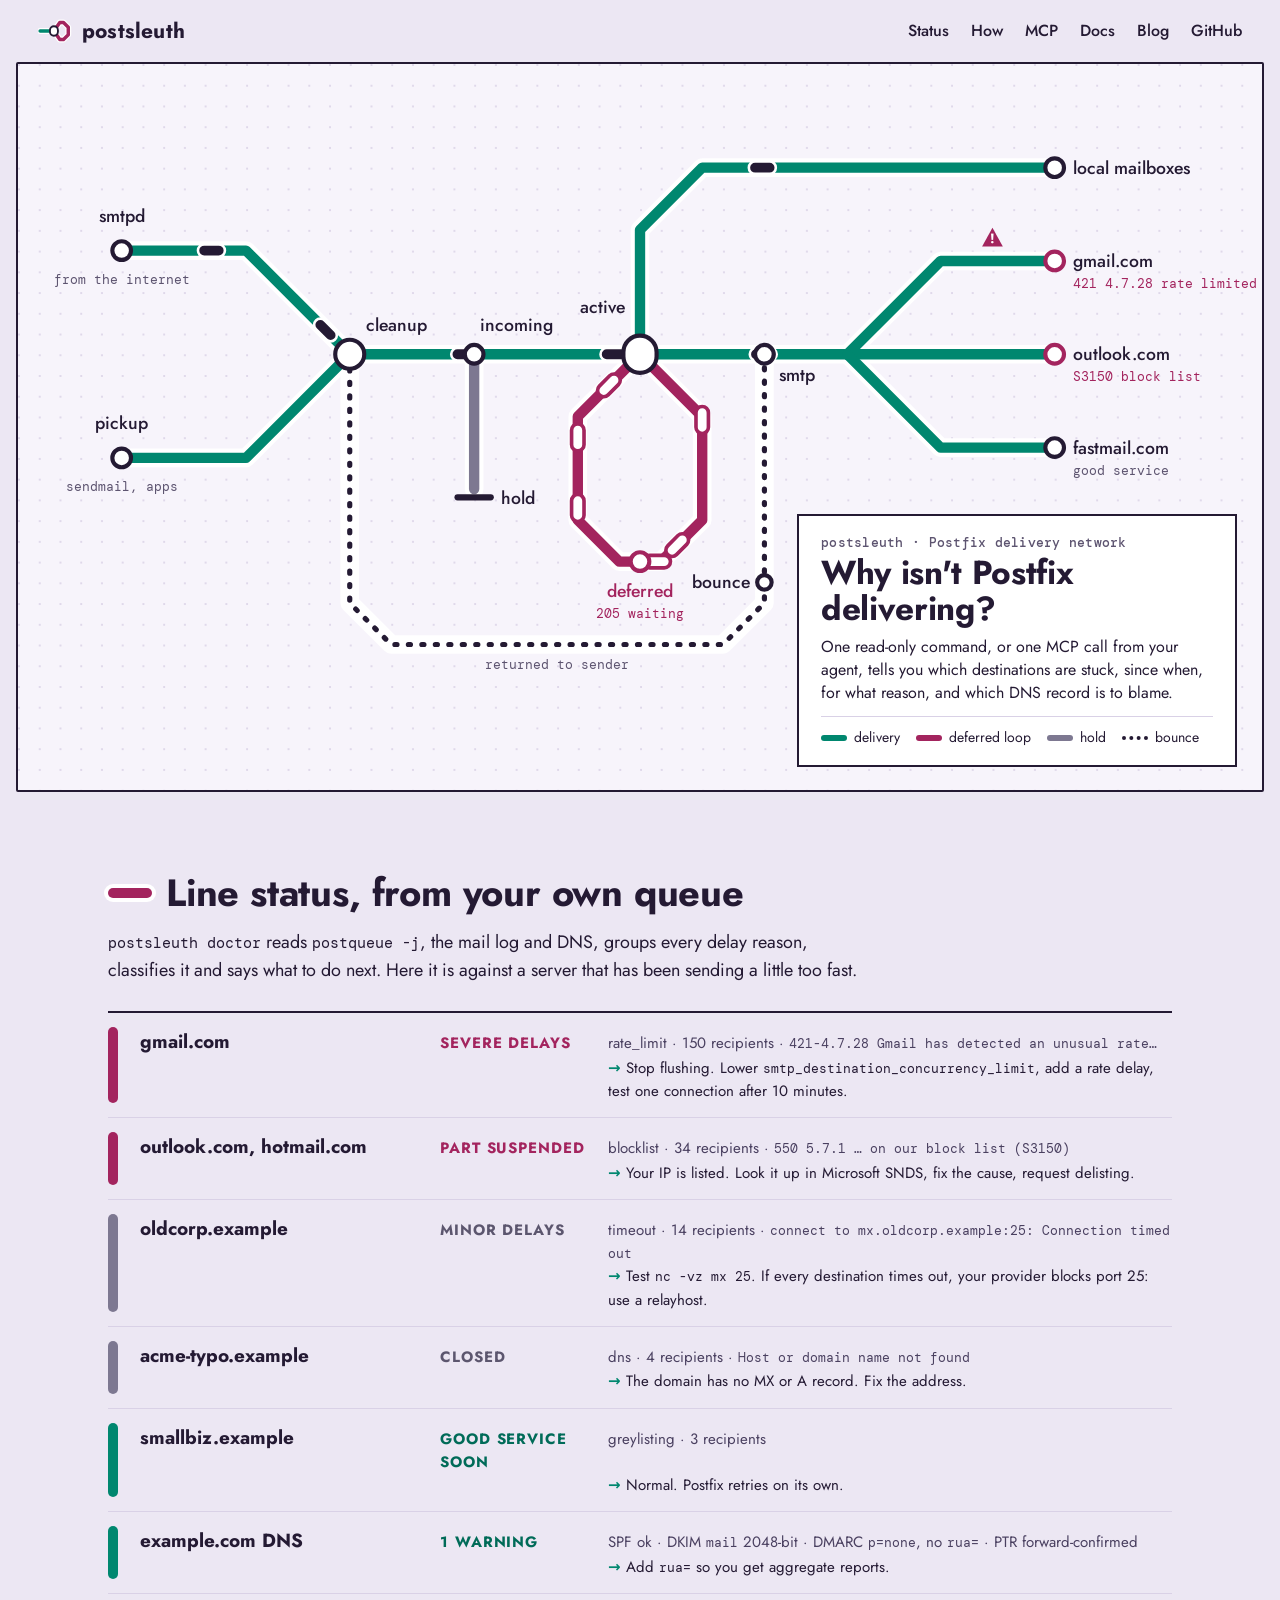
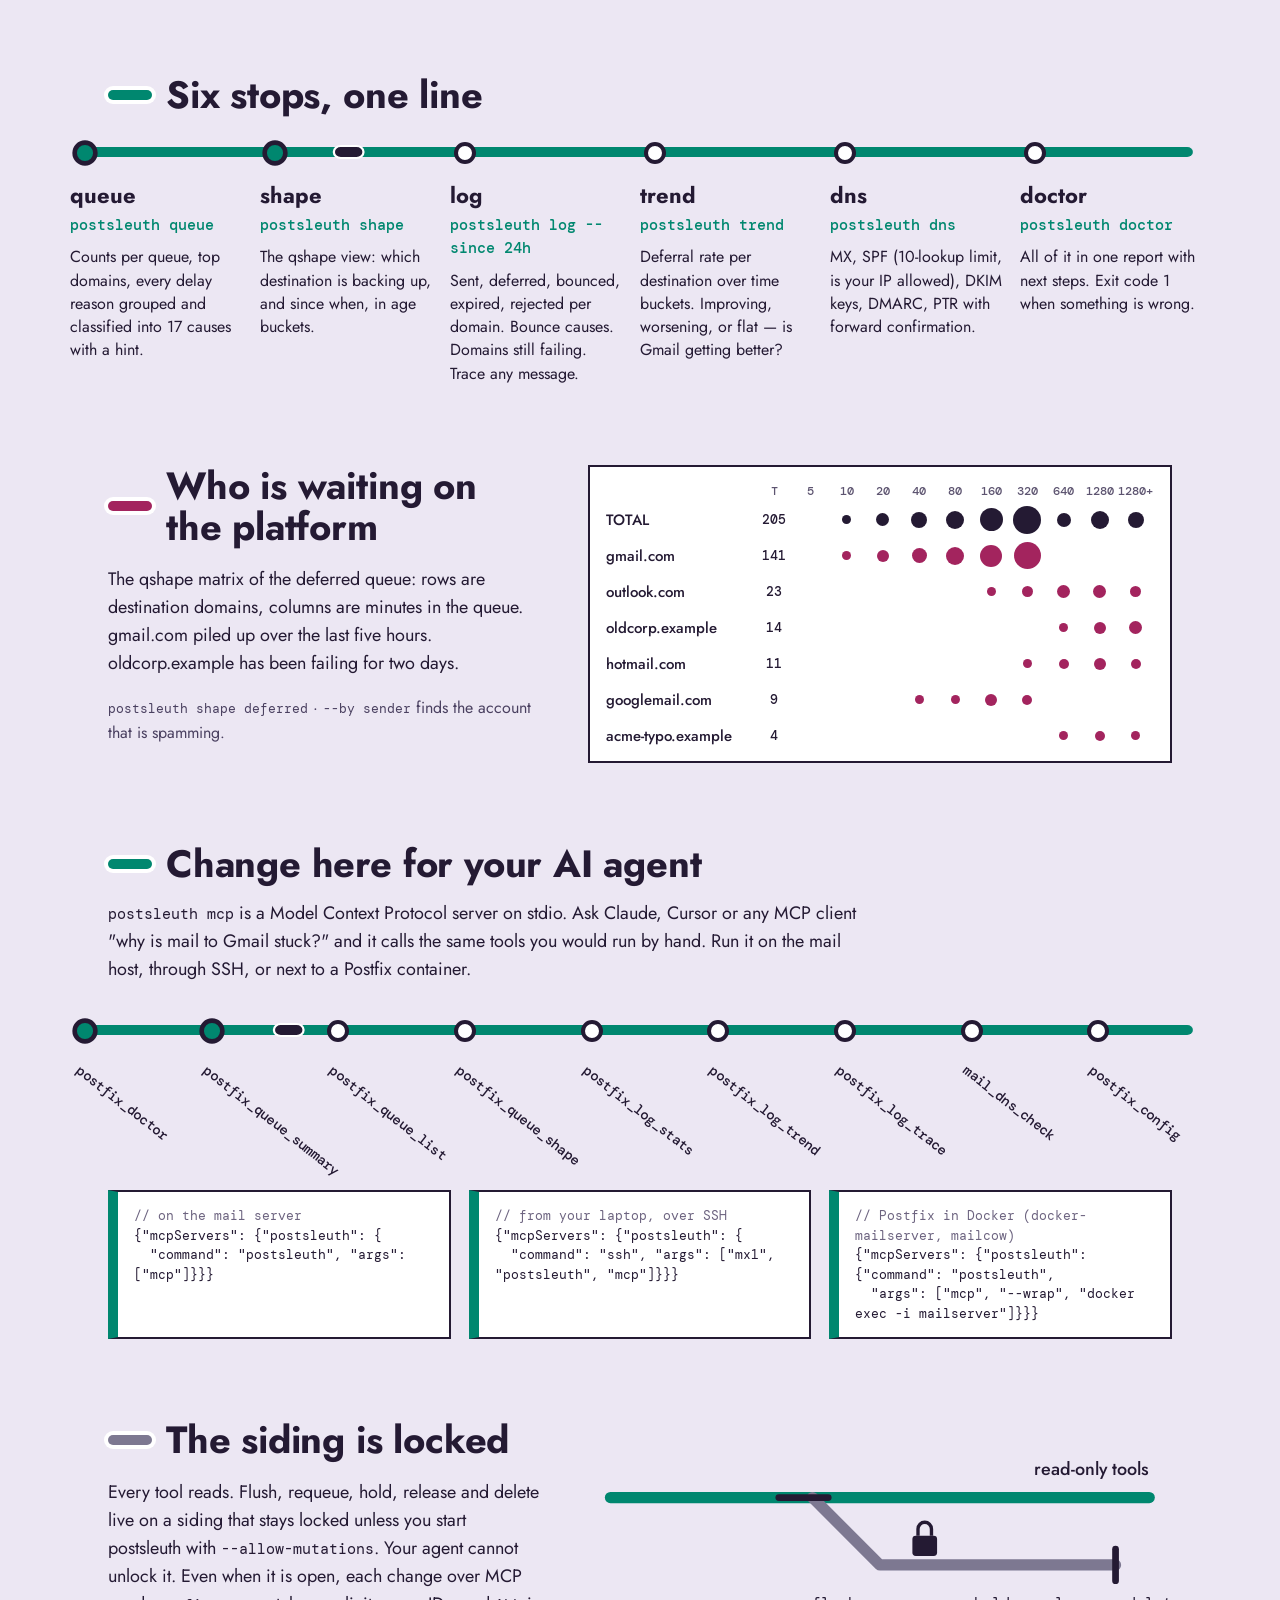
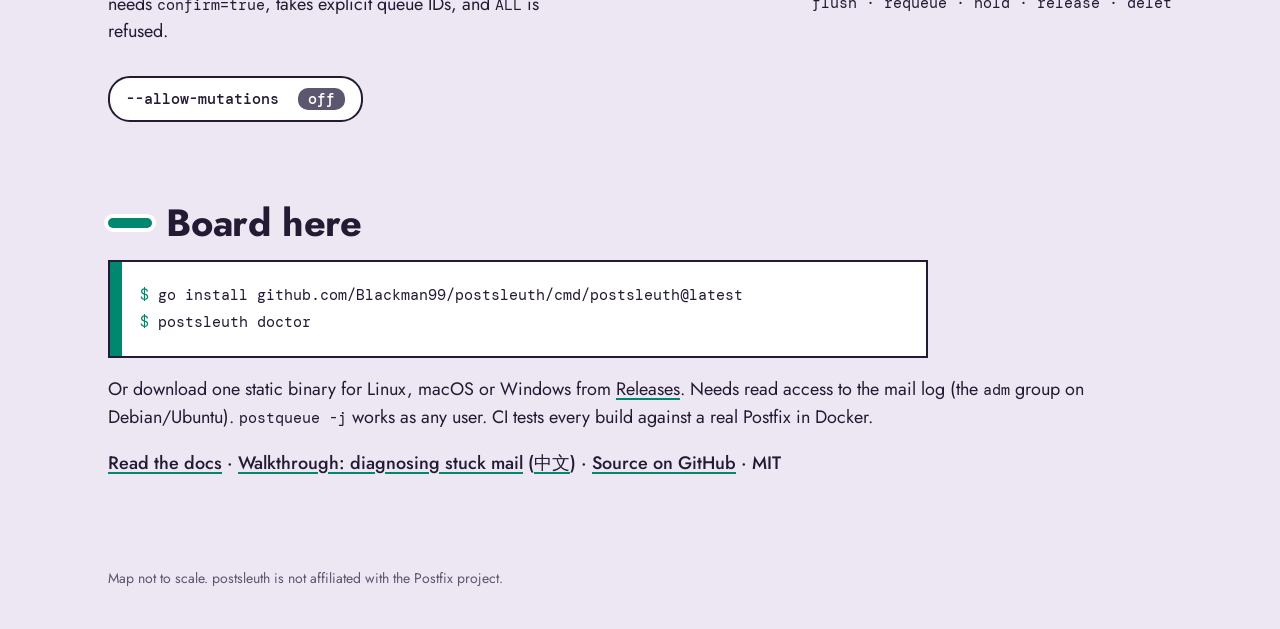
==== commit ac449c72: "feat: per-destination deferral trend (v0.2.0) Add postsleuth trend and MCP postfix_log_trend: bucket" ====
--- a/site/index.html
+++ b/site/index.html
@@ -126,7 +126,7 @@
 
 <section id="lines" class="lines" aria-labelledby="lines-h">
   <div class="wrap">
-    <h2 id="lines-h"><span class="bar jade"></span>Five stops, one line</h2>
+    <h2 id="lines-h"><span class="bar jade"></span>Six stops, one line</h2>
   </div>
   <div class="strip" data-strip>
     <svg class="strip-svg" viewBox="0 0 1000 40" preserveAspectRatio="none" aria-hidden="true"><path d="M20,20 H980" class="sl jade"/><rect class="strain" x="8" y="14" width="26" height="12" rx="6"/></svg>
@@ -134,6 +134,7 @@
       <li><span class="dot"></span><b>queue</b><code>postsleuth queue</code><p>Counts per queue, top domains, every delay reason grouped and classified into 17 causes with a hint.</p></li>
       <li><span class="dot"></span><b>shape</b><code>postsleuth shape</code><p>The qshape view: which destination is backing up, and since when, in age buckets.</p></li>
       <li><span class="dot"></span><b>log</b><code>postsleuth log --since 24h</code><p>Sent, deferred, bounced, expired, rejected per domain. Bounce causes. Domains still failing. Trace any message.</p></li>
+      <li><span class="dot"></span><b>trend</b><code>postsleuth trend</code><p>Deferral rate per destination over time buckets. Improving, worsening, or flat — is Gmail getting better?</p></li>
       <li><span class="dot"></span><b>dns</b><code>postsleuth dns</code><p>MX, SPF (10-lookup limit, is your IP allowed), DKIM keys, DMARC, PTR with forward confirmation.</p></li>
       <li><span class="dot"></span><b>doctor</b><code>postsleuth doctor</code><p>All of it in one report with next steps. Exit code 1 when something is wrong.</p></li>
     </ol>
@@ -164,6 +165,7 @@
       <li><span class="dot"></span><b>postfix_queue_list</b></li>
       <li><span class="dot"></span><b>postfix_queue_shape</b></li>
       <li><span class="dot"></span><b>postfix_log_stats</b></li>
+      <li><span class="dot"></span><b>postfix_log_trend</b></li>
       <li><span class="dot"></span><b>postfix_log_trace</b></li>
       <li><span class="dot"></span><b>mail_dns_check</b></li>
       <li><span class="dot"></span><b>postfix_config</b></li>
--- a/site/style.css
+++ b/site/style.css
@@ -72,14 +72,14 @@
 .strip-svg{display:block;width:100%;height:40px;overflow:visible}
 .sl{stroke-width:10;stroke-linecap:round;fill:none}
 .strain{fill:var(--ink);stroke:#fff;stroke-width:2;opacity:0}
-.stops{list-style:none;margin:-30px 0 0;padding:0;display:grid;grid-template-columns:repeat(5,minmax(0,1fr))}
+.stops{list-style:none;margin:-30px 0 0;padding:0;display:grid;grid-template-columns:repeat(6,minmax(0,1fr))}
 .stops li{padding:0 14px 0 0;text-align:left}
 .stops .dot{display:block;width:22px;height:22px;border-radius:50%;background:#fff;border:4px solid var(--ink);margin:0 0 14px 4px;transition:background .25s,transform .25s}
 .stops li.lit .dot{background:var(--jade);transform:scale(1.15)}
 .stops b{display:block;font-size:22px;font-weight:700}
 .stops code{display:block;margin:2px 0 8px;color:var(--jade);font-weight:500}
 .stops p{margin:0;font-size:16px;line-height:1.45}
-.stops.tools{grid-template-columns:repeat(8,minmax(0,1fr))}
+.stops.tools{grid-template-columns:repeat(9,minmax(0,1fr))}
 .stops.tools li{height:150px}
 .stops.tools b{font:500 14px "DM Mono",monospace;display:inline-block;white-space:nowrap;transform:rotate(38deg);transform-origin:0 0;margin-left:14px}
 
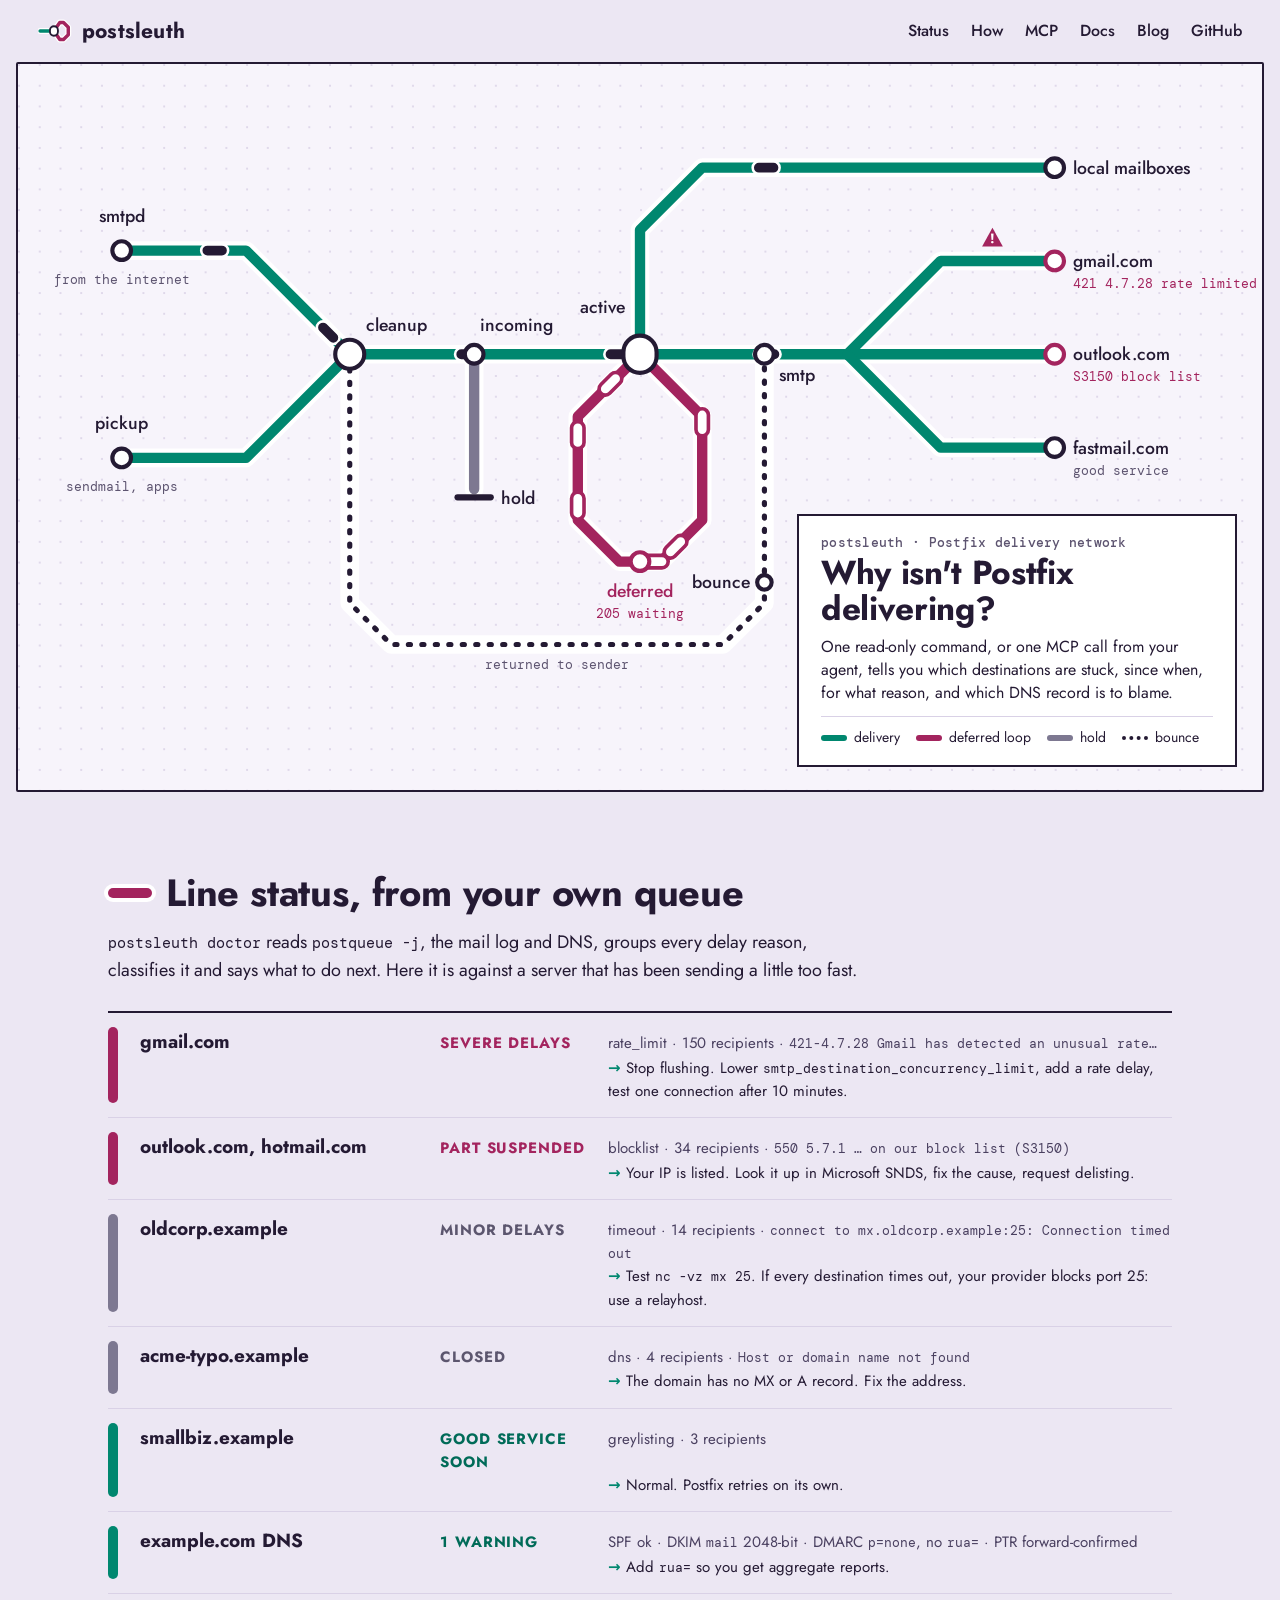
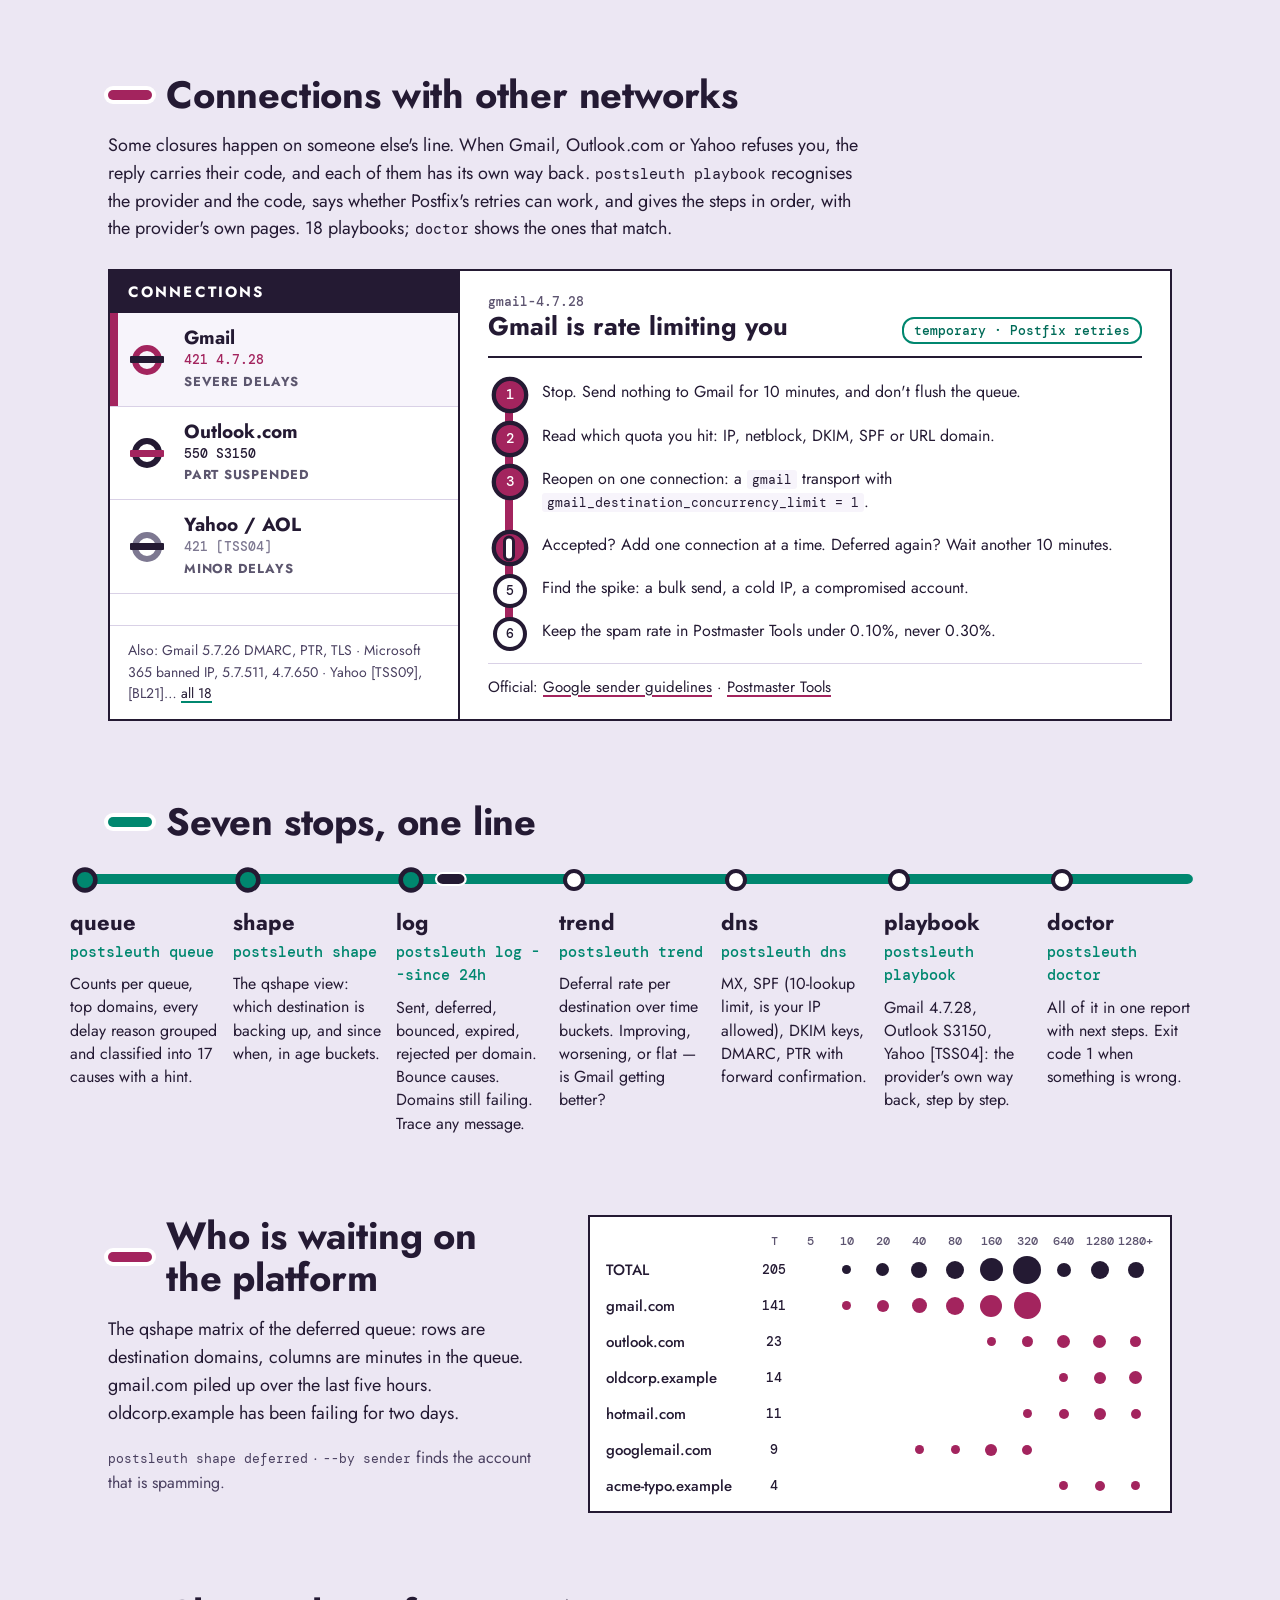
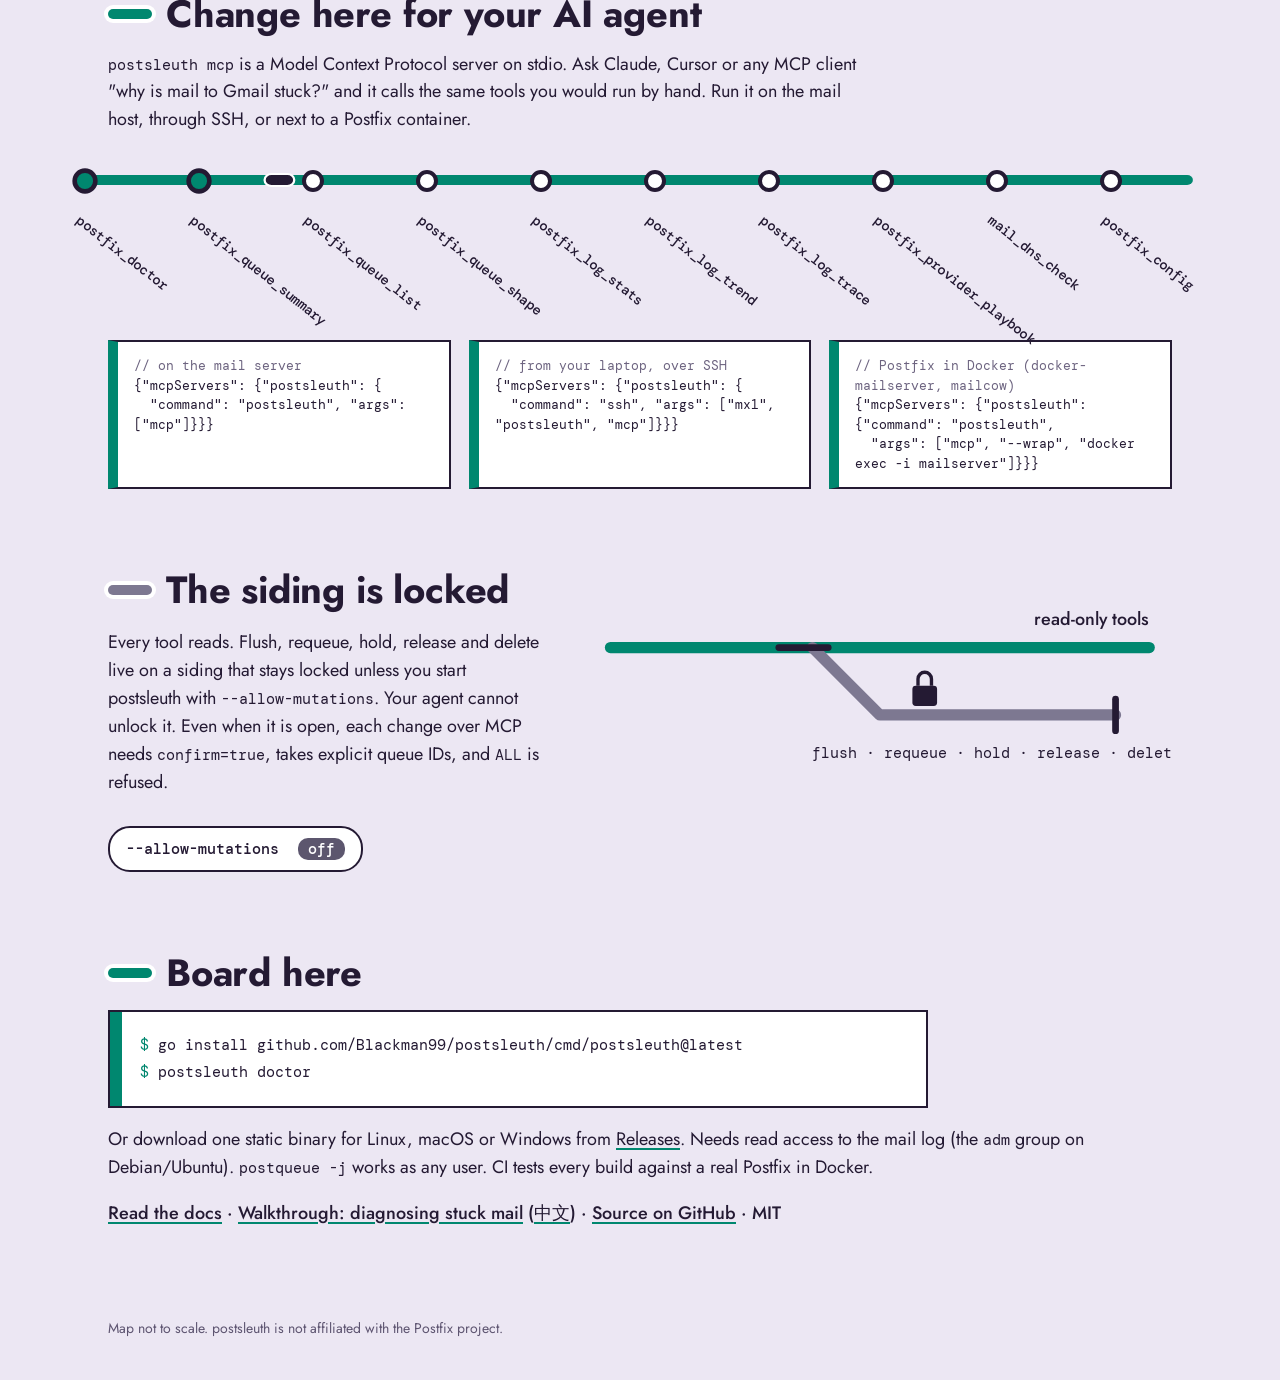
==== commit c991f553: "Provider playbooks for Gmail, Microsoft and Yahoo (postsleuth playbook) When Gmail, Outlook.com / Mi" ====
--- a/site/index.html
+++ b/site/index.html
@@ -4,7 +4,7 @@
 <meta charset="utf-8">
 <meta name="viewport" content="width=device-width, initial-scale=1">
 <title>postsleuth: why isn't Postfix delivering?</title>
-<meta name="description" content="Read-only Postfix diagnosis for you and your AI agent: queue, qshape, mail log deferral and bounce reasons, SPF/DKIM/DMARC/PTR checks. CLI + MCP server, one Go binary.">
+<meta name="description" content="Read-only Postfix diagnosis for you and your AI agent: queue, qshape, mail log deferral and bounce reasons, Gmail / Outlook / Yahoo recovery playbooks, SPF/DKIM/DMARC/PTR checks. CLI + MCP server, one Go binary.">
 <link rel="canonical" href="https://blackman99.github.io/postsleuth/">
 <link rel="icon" href="https://blackman99.github.io/postsleuth/favicon.svg" type="image/svg+xml">
 <meta name="theme-color" content="#ece7f3">
@@ -124,9 +124,62 @@
   </div>
 </section>
 
+<section id="connections" class="connections" aria-labelledby="cx-h">
+  <div class="wrap">
+    <h2 id="cx-h"><span class="bar mul"></span>Connections with other networks</h2>
+    <p class="intro">Some closures happen on someone else's line. When Gmail, Outlook.com or Yahoo refuses you, the reply carries their code, and each of them has its own way back. <code>postsleuth playbook</code> recognises the provider and the code, says whether Postfix's retries can work, and gives the steps in order, with the provider's own pages. 18 playbooks; <code>doctor</code> shows the ones that match.</p>
+    <div class="conn" data-conn>
+      <div class="conn-sign">
+        <p class="conn-head">Connections</p>
+        <div class="conn-tabs" role="tablist" aria-label="Provider playbooks">
+          <button role="tab" id="cx-t-gmail" aria-controls="cx-gmail" aria-selected="true" class="cx-mul"><i class="rd" aria-hidden="true"></i><span class="op">Gmail<code>421 4.7.28</code></span><em>Severe delays</em></button>
+          <button role="tab" id="cx-t-ms" aria-controls="cx-ms" aria-selected="false" class="cx-ink"><i class="rd" aria-hidden="true"></i><span class="op">Outlook.com<code>550 S3150</code></span><em>Part suspended</em></button>
+          <button role="tab" id="cx-t-yahoo" aria-controls="cx-yahoo" aria-selected="false" class="cx-slate"><i class="rd" aria-hidden="true"></i><span class="op">Yahoo / AOL<code>421 [TSS04]</code></span><em>Minor delays</em></button>
+        </div>
+        <p class="conn-more">Also: Gmail 5.7.26 DMARC, PTR, TLS · Microsoft 365 banned IP, 5.7.511, 4.7.650 · Yahoo [TSS09], [BL21]… <a href="docs/#playbook">all 18</a></p>
+      </div>
+      <div class="conn-notices">
+        <article role="tabpanel" id="cx-gmail" aria-labelledby="cx-t-gmail" class="notice cx-mul">
+          <header><p class="n-code">gmail-4.7.28</p><h3>Gmail is rate limiting you</h3><p class="n-kind temp">temporary · Postfix retries</p></header>
+          <ol class="n-steps">
+            <li>Stop. Send nothing to Gmail for 10 minutes, and don't flush the queue.</li>
+            <li>Read which quota you hit: IP, netblock, DKIM, SPF or URL domain.</li>
+            <li>Reopen on one connection: a <code>gmail</code> transport with <code>gmail_destination_concurrency_limit = 1</code>.</li>
+            <li>Accepted? Add one connection at a time. Deferred again? Wait another 10 minutes.</li>
+            <li>Find the spike: a bulk send, a cold IP, a compromised account.</li>
+            <li>Keep the spam rate in Postmaster Tools under 0.10%, never 0.30%.</li>
+          </ol>
+          <p class="n-refs">Official: <a href="https://support.google.com/mail/answer/81126">Google sender guidelines</a> · <a href="https://postmaster.google.com/">Postmaster Tools</a></p>
+        </article>
+        <article role="tabpanel" id="cx-ms" aria-labelledby="cx-t-ms" class="notice cx-ink">
+          <header><p class="n-code">microsoft-s3150</p><h3>Outlook.com has your network on its block list</h3><p class="n-kind perm">permanent · retrying won't help</p></header>
+          <ol class="n-steps">
+            <li>Fix the cause first: a compromised account, a bad list, SPF/DKIM/DMARC/PTR gaps.</li>
+            <li>Sign in to SNDS and check your IP's status and complaint data.</li>
+            <li>Join JMRP to see who marks you as junk, and stop mailing them.</li>
+            <li>Ask for delisting on the Outlook.com sender support form, with the IP and the bounce line.</li>
+          </ol>
+          <p class="n-refs">Official: <a href="https://substrate.office.com/ip-domain-management-snds/Postmaster/Troubleshooting">Outlook.com Postmaster</a> · <a href="https://substrate.office.com/ip-domain-management-snds/SNDS">SNDS</a> · <a href="https://olcsupport.office.com/">sender support</a></p>
+        </article>
+        <article role="tabpanel" id="cx-yahoo" aria-labelledby="cx-t-yahoo" class="notice cx-slate">
+          <header><p class="n-code">yahoo-deferred</p><h3>Yahoo is deferring your mail</h3><p class="n-kind temp">temporary · Postfix retries</p></header>
+          <ol class="n-steps">
+            <li>Let Postfix back off. No flushing, no moving the mail to other IPs.</li>
+            <li>Cap Yahoo, AOL and the rest together: a <code>yahoo</code> transport with a process limit of 2.</li>
+            <li>Find what changed: volume, a new IP, a campaign people complain about.</li>
+            <li>Enrol your DKIM domain in Yahoo's Complaint Feedback Loop.</li>
+            <li>Still deferred after a long while? Send Yahoo a sender support request.</li>
+          </ol>
+          <p class="n-refs">Official: <a href="https://senders.yahooinc.com/smtp-error-codes/#ts-errors">Yahoo error codes</a> · <a href="https://senders.yahooinc.com/complaint-feedback-loop/">Complaint Feedback Loop</a></p>
+        </article>
+      </div>
+    </div>
+  </div>
+</section>
+
 <section id="lines" class="lines" aria-labelledby="lines-h">
   <div class="wrap">
-    <h2 id="lines-h"><span class="bar jade"></span>Six stops, one line</h2>
+    <h2 id="lines-h"><span class="bar jade"></span>Seven stops, one line</h2>
   </div>
   <div class="strip" data-strip>
     <svg class="strip-svg" viewBox="0 0 1000 40" preserveAspectRatio="none" aria-hidden="true"><path d="M20,20 H980" class="sl jade"/><rect class="strain" x="8" y="14" width="26" height="12" rx="6"/></svg>
@@ -136,6 +189,7 @@
       <li><span class="dot"></span><b>log</b><code>postsleuth log --since 24h</code><p>Sent, deferred, bounced, expired, rejected per domain. Bounce causes. Domains still failing. Trace any message.</p></li>
       <li><span class="dot"></span><b>trend</b><code>postsleuth trend</code><p>Deferral rate per destination over time buckets. Improving, worsening, or flat — is Gmail getting better?</p></li>
       <li><span class="dot"></span><b>dns</b><code>postsleuth dns</code><p>MX, SPF (10-lookup limit, is your IP allowed), DKIM keys, DMARC, PTR with forward confirmation.</p></li>
+      <li><span class="dot"></span><b>playbook</b><code>postsleuth playbook</code><p>Gmail 4.7.28, Outlook S3150, Yahoo [TSS04]: the provider's own way back, step by step.</p></li>
       <li><span class="dot"></span><b>doctor</b><code>postsleuth doctor</code><p>All of it in one report with next steps. Exit code 1 when something is wrong.</p></li>
     </ol>
   </div>
@@ -167,6 +221,7 @@
       <li><span class="dot"></span><b>postfix_log_stats</b></li>
       <li><span class="dot"></span><b>postfix_log_trend</b></li>
       <li><span class="dot"></span><b>postfix_log_trace</b></li>
+      <li><span class="dot"></span><b>postfix_provider_playbook</b></li>
       <li><span class="dot"></span><b>mail_dns_check</b></li>
       <li><span class="dot"></span><b>postfix_config</b></li>
     </ol>
--- a/site/style.css
+++ b/site/style.css
@@ -67,19 +67,58 @@
 .board li>.why{grid-column:4}
 .board li>.next::before{content:"→ ";color:var(--jade);font-weight:700}
 
+/* ---------- connections: provider playbooks ---------- */
+.conn{display:grid;grid-template-columns:minmax(270px,350px) minmax(0,1fr);background:#fff;border:2px solid var(--ink)}
+.conn-sign{border-right:2px solid var(--ink);display:flex;flex-direction:column}
+.conn-head{margin:0;padding:10px 18px;background:var(--ink);color:#fff;font:700 15px Jost,sans-serif;letter-spacing:.14em;text-transform:uppercase}
+.conn-tabs{display:flex;flex-direction:column}
+.conn-tabs button{display:grid;grid-template-columns:38px 1fr;grid-template-rows:auto auto;column-gap:14px;align-items:center;text-align:left;font:inherit;color:inherit;background:#fff;border:0;border-bottom:1px solid var(--line);padding:14px 18px 14px 22px;cursor:pointer;position:relative}
+.conn-tabs button::before{content:"";position:absolute;left:0;top:0;bottom:0;width:8px;background:transparent;transition:background .2s}
+.conn-tabs button[aria-selected=true]{background:var(--panel)}
+.conn-tabs button[aria-selected=true]::before{background:var(--lc)}
+.conn-tabs button:hover{background:var(--panel)}
+.conn-tabs button:focus-visible{outline:3px solid var(--jade);outline-offset:-3px}
+.rd{grid-row:1/3;position:relative;width:30px;height:30px;border-radius:50%;border:6px solid var(--lc);box-sizing:border-box}
+.rd::after{content:"";position:absolute;left:-8px;right:-8px;top:50%;height:7px;margin-top:-3.5px;background:var(--ink);border-radius:1px}
+.cx-ink .rd::after{background:var(--mul)}
+.op{font-weight:700;font-size:19px;line-height:1.2}
+.op code{display:block;font-size:13px;font-weight:500;color:var(--lc);margin-top:2px}
+.cx-ink .op code{color:var(--ink)}
+.conn-tabs em{font-style:normal;font-weight:700;font-size:13px;text-transform:uppercase;letter-spacing:.06em;color:#5c566e;grid-column:2;margin-top:4px}
+.cx-mul{--lc:var(--mul)}.cx-ink{--lc:var(--ink)}.cx-slate{--lc:var(--slate)}
+.conn-more{margin:auto 0 0;padding:14px 18px;font-size:14px;color:#4a4060;border-top:1px solid var(--line)}
+.conn-notices{min-width:0}
+.notice{padding:22px 28px 20px}
+.conn.js .notice[hidden]{display:none}
+.notice header{display:grid;grid-template-columns:1fr auto;column-gap:16px;align-items:baseline;border-bottom:2px solid var(--ink);padding-bottom:12px;margin-bottom:6px}
+.n-code{margin:0;font:500 13px "DM Mono",monospace;color:#5d5470;grid-column:1/3}
+.notice h3{margin:2px 0 0;font:700 clamp(21px,2vw,26px)/1.15 Jost,sans-serif}
+.n-kind{margin:0;font:500 13px "DM Mono",monospace;padding:3px 10px;border-radius:12px;white-space:nowrap}
+.n-kind.temp{border:2px solid var(--jade);color:#006b58}
+.n-kind.perm{background:var(--mul);color:#fff;border:2px solid var(--mul)}
+.n-steps{list-style:none;counter-reset:st;margin:0;padding:6px 0 0 54px;position:relative}
+.n-steps::before{content:"";position:absolute;left:17px;top:22px;bottom:22px;width:8px;border-radius:4px;background:var(--lc)}
+.n-steps li{counter-increment:st;position:relative;padding:10px 0;font-size:16px;line-height:1.45;max-width:640px}
+.n-steps li::before{content:counter(st);position:absolute;left:-49px;top:8px;width:26px;height:26px;border-radius:50%;background:#fff;border:4px solid var(--ink);font:500 13px/26px "DM Mono",monospace;text-align:center;transition:background .25s,color .25s,transform .25s}
+.n-steps li.lit::before{background:var(--lc);color:#fff;transform:scale(1.08)}
+.n-steps code{font-size:13px;background:var(--panel);padding:1px 5px;border-radius:3px}
+.n-train{position:absolute;left:15px;top:0;width:12px;height:26px;border-radius:6px;background:#fff;border:3px solid var(--ink);box-sizing:border-box;opacity:0;transition:opacity .4s}
+.n-refs{margin:10px 0 0;padding-top:12px;border-top:1px solid var(--line);font-size:15px}
+.n-refs a{text-decoration-color:var(--lc);text-underline-offset:3px}
+
 /* ---------- strip maps ---------- */
 .strip{position:relative;max-width:1180px;margin:10px auto 0;padding:0 20px}
 .strip-svg{display:block;width:100%;height:40px;overflow:visible}
 .sl{stroke-width:10;stroke-linecap:round;fill:none}
 .strain{fill:var(--ink);stroke:#fff;stroke-width:2;opacity:0}
-.stops{list-style:none;margin:-30px 0 0;padding:0;display:grid;grid-template-columns:repeat(6,minmax(0,1fr))}
+.stops{list-style:none;margin:-30px 0 0;padding:0;display:grid;grid-template-columns:repeat(7,minmax(0,1fr))}
 .stops li{padding:0 14px 0 0;text-align:left}
 .stops .dot{display:block;width:22px;height:22px;border-radius:50%;background:#fff;border:4px solid var(--ink);margin:0 0 14px 4px;transition:background .25s,transform .25s}
 .stops li.lit .dot{background:var(--jade);transform:scale(1.15)}
 .stops b{display:block;font-size:22px;font-weight:700}
 .stops code{display:block;margin:2px 0 8px;color:var(--jade);font-weight:500}
 .stops p{margin:0;font-size:16px;line-height:1.45}
-.stops.tools{grid-template-columns:repeat(9,minmax(0,1fr))}
+.stops.tools{grid-template-columns:repeat(10,minmax(0,1fr))}
 .stops.tools li{height:150px}
 .stops.tools b{font:500 14px "DM Mono",monospace;display:inline-block;white-space:nowrap;transform:rotate(38deg);transform-origin:0 0;margin-left:14px}
 
@@ -141,6 +180,17 @@
   .stops.tools{grid-template-columns:1fr}
   .stops.tools b{writing-mode:horizontal-tb;transform:none;height:auto;margin:0}
   .two,.cfgs{grid-template-columns:1fr;gap:24px}
+  .conn{grid-template-columns:1fr}
+  .conn-sign{border-right:0;border-bottom:2px solid var(--ink)}
+  .notice{padding:18px 16px}
+  .notice header{grid-template-columns:1fr}
+  .n-code{grid-column:auto}
+  .n-steps code{overflow-wrap:anywhere}
+  .n-kind{justify-self:start;margin-top:8px}
+  .n-steps{padding-left:46px}
+  .n-steps li::before{left:-45px}
+  .n-steps::before{left:13px}
+  .n-train{left:11px}
   section{padding-top:56px}
 }
 @media (prefers-reduced-motion:reduce){
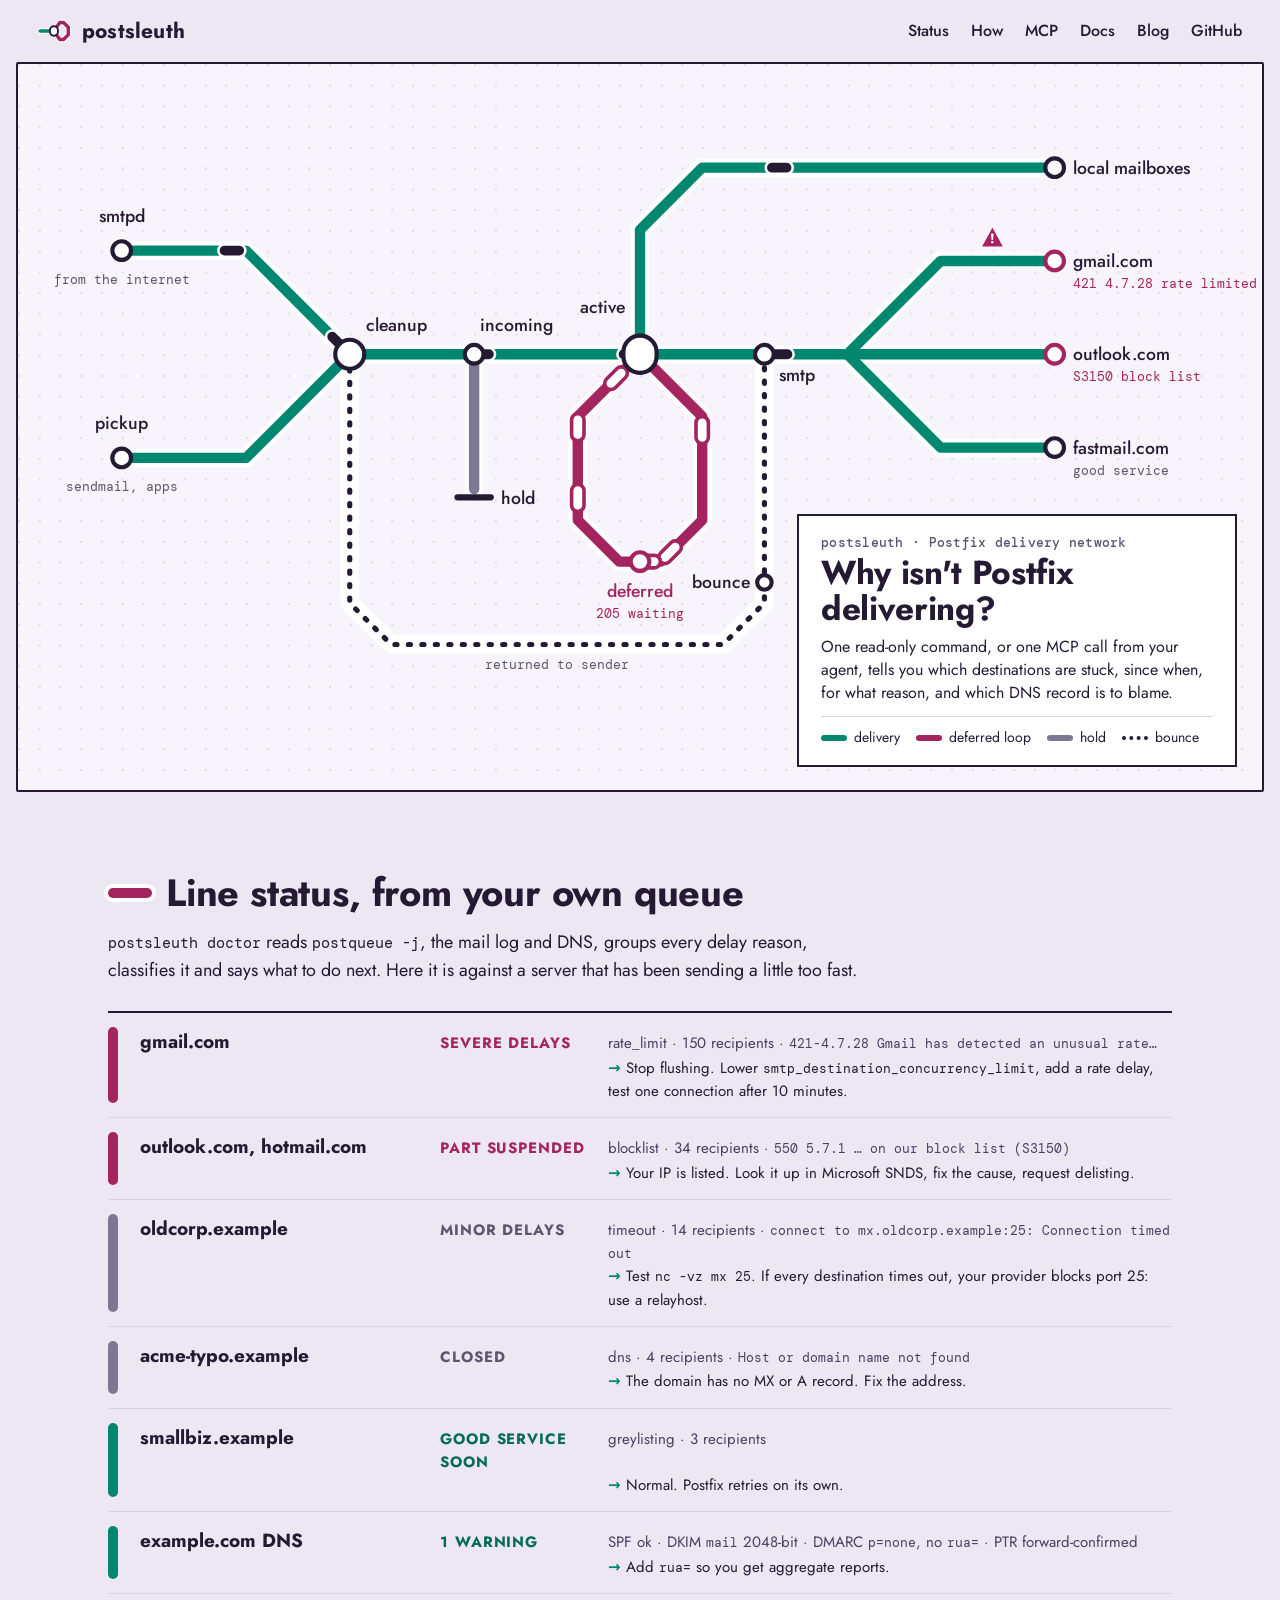
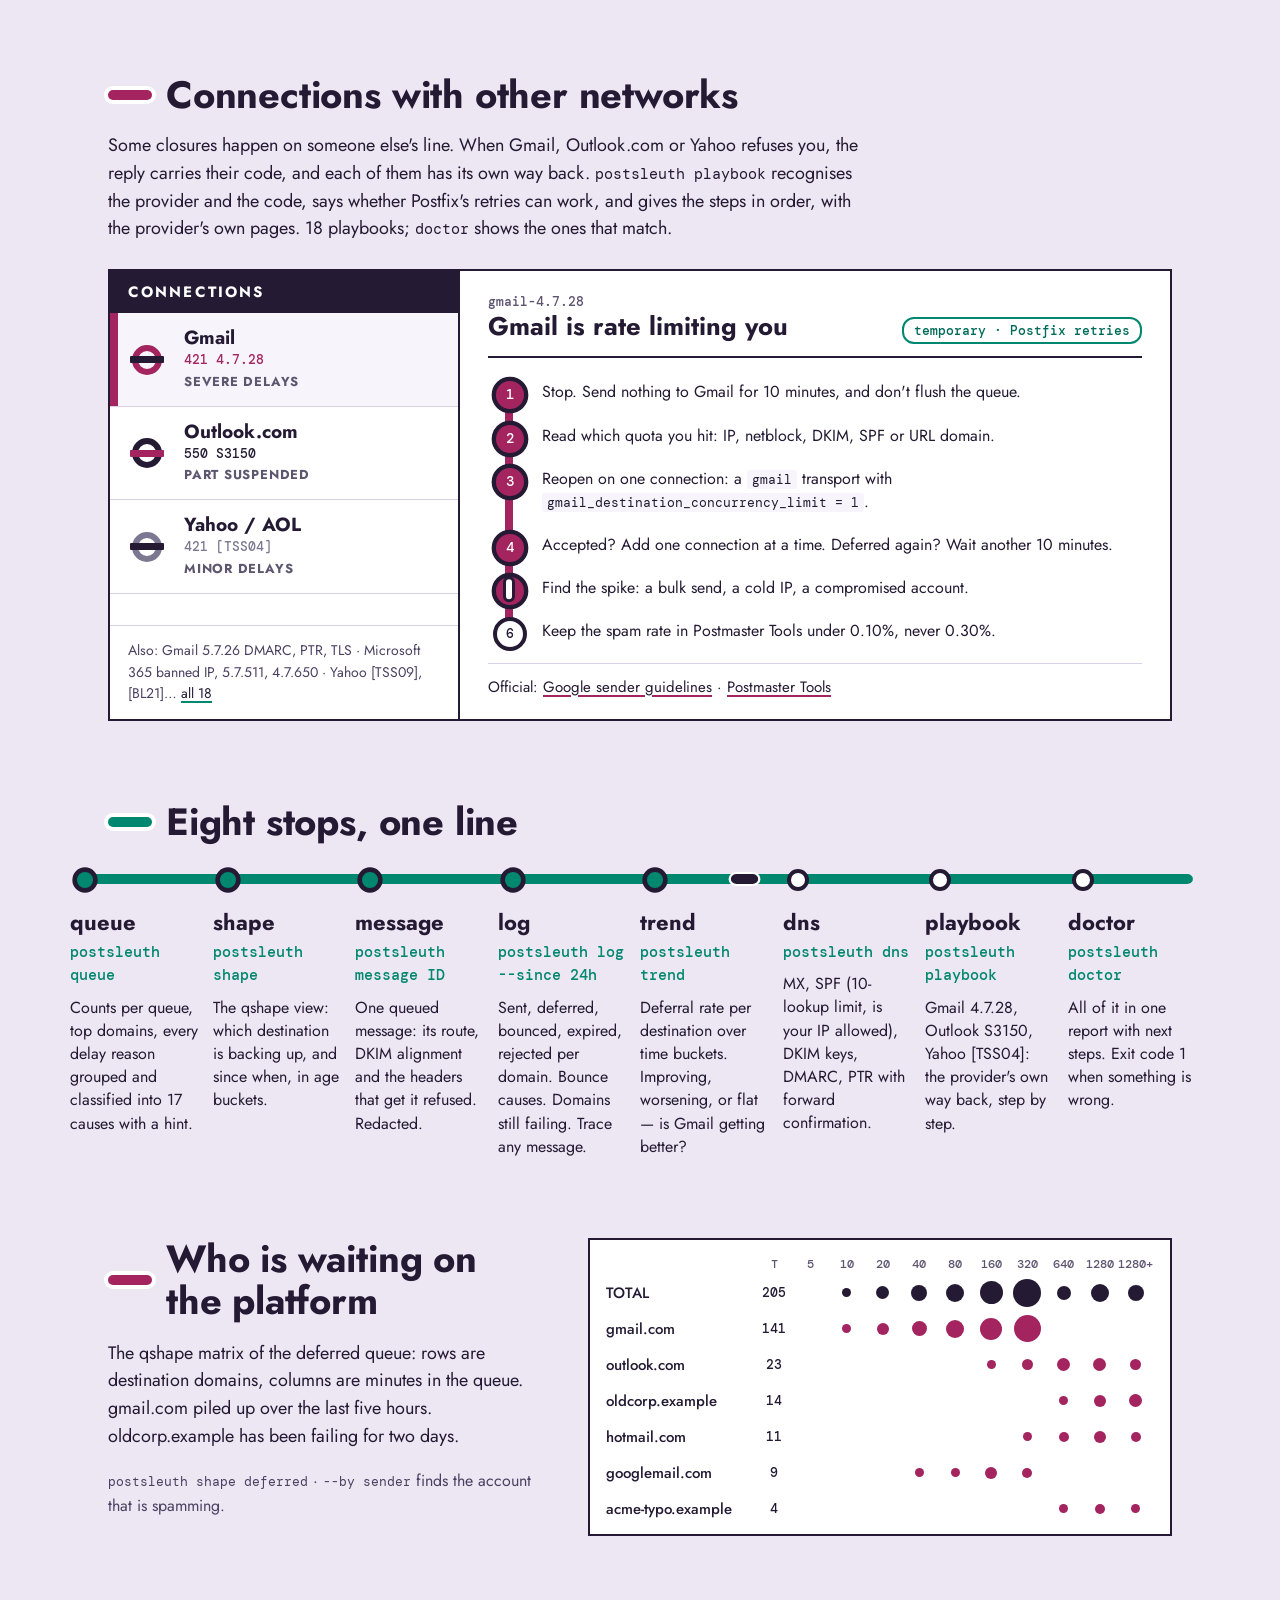
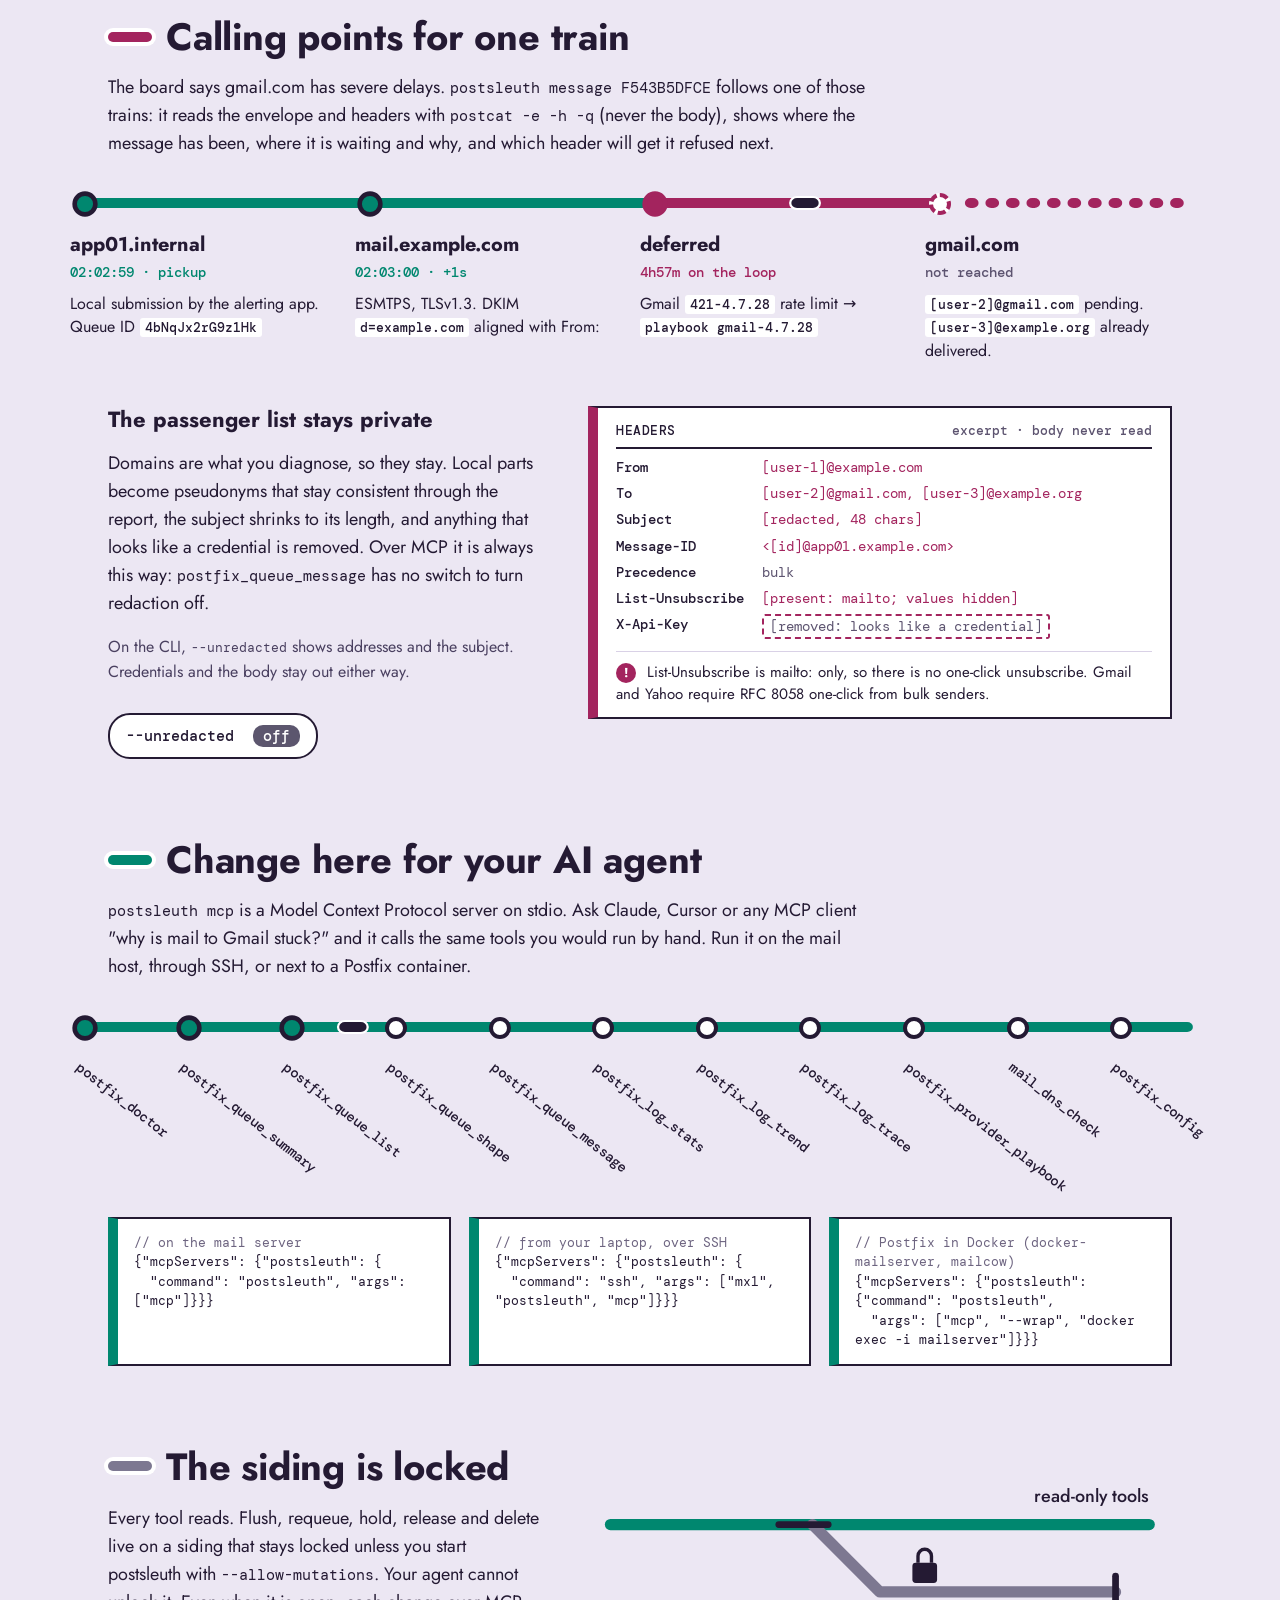
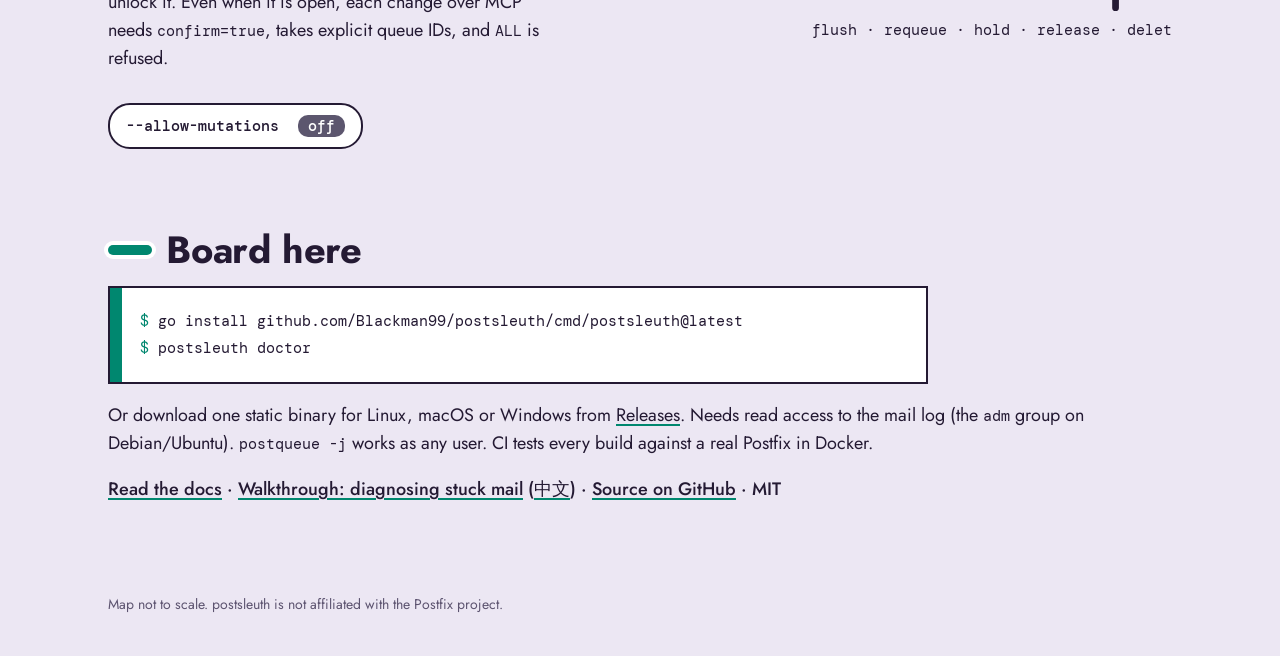
==== commit 9b7dcacc: "message: docs, landing section, demo GIF; clearer HEADERS line and postcat-missing hint" ====
--- a/site/index.html
+++ b/site/index.html
@@ -4,7 +4,7 @@
 <meta charset="utf-8">
 <meta name="viewport" content="width=device-width, initial-scale=1">
 <title>postsleuth: why isn't Postfix delivering?</title>
-<meta name="description" content="Read-only Postfix diagnosis for you and your AI agent: queue, qshape, mail log deferral and bounce reasons, Gmail / Outlook / Yahoo recovery playbooks, SPF/DKIM/DMARC/PTR checks. CLI + MCP server, one Go binary.">
+<meta name="description" content="Read-only Postfix diagnosis for you and your AI agent: queue, qshape, one queued message with redacted headers, mail log deferral and bounce reasons, Gmail / Outlook / Yahoo recovery playbooks, SPF/DKIM/DMARC/PTR checks. CLI + MCP server, one Go binary.">
 <link rel="canonical" href="https://blackman99.github.io/postsleuth/">
 <link rel="icon" href="https://blackman99.github.io/postsleuth/favicon.svg" type="image/svg+xml">
 <meta name="theme-color" content="#ece7f3">
@@ -179,13 +179,14 @@
 
 <section id="lines" class="lines" aria-labelledby="lines-h">
   <div class="wrap">
-    <h2 id="lines-h"><span class="bar jade"></span>Seven stops, one line</h2>
+    <h2 id="lines-h"><span class="bar jade"></span>Eight stops, one line</h2>
   </div>
   <div class="strip" data-strip>
     <svg class="strip-svg" viewBox="0 0 1000 40" preserveAspectRatio="none" aria-hidden="true"><path d="M20,20 H980" class="sl jade"/><rect class="strain" x="8" y="14" width="26" height="12" rx="6"/></svg>
     <ol class="stops">
       <li><span class="dot"></span><b>queue</b><code>postsleuth queue</code><p>Counts per queue, top domains, every delay reason grouped and classified into 17 causes with a hint.</p></li>
       <li><span class="dot"></span><b>shape</b><code>postsleuth shape</code><p>The qshape view: which destination is backing up, and since when, in age buckets.</p></li>
+      <li><span class="dot"></span><b>message</b><code>postsleuth message ID</code><p>One queued message: its route, DKIM alignment and the headers that get it refused. Redacted.</p></li>
       <li><span class="dot"></span><b>log</b><code>postsleuth log --since 24h</code><p>Sent, deferred, bounced, expired, rejected per domain. Bounce causes. Domains still failing. Trace any message.</p></li>
       <li><span class="dot"></span><b>trend</b><code>postsleuth trend</code><p>Deferral rate per destination over time buckets. Improving, worsening, or flat — is Gmail getting better?</p></li>
       <li><span class="dot"></span><b>dns</b><code>postsleuth dns</code><p>MX, SPF (10-lookup limit, is your IP allowed), DKIM keys, DMARC, PTR with forward confirmation.</p></li>
@@ -203,6 +204,43 @@
       <p class="mono-note"><code>postsleuth shape deferred</code> · <code>--by sender</code> finds the account that is spamming.</p>
     </div>
     <div class="matrix" id="matrix" role="img" aria-label="Deferred queue by domain and age: gmail.com 141 messages mostly 40 to 320 minutes old; outlook.com 23 spread over 160 minutes to 2 days; oldcorp.example 14, mostly older than 640 minutes."></div>
+  </div>
+</section>
+
+<section id="train" class="train-sec" aria-labelledby="train-h">
+  <div class="wrap">
+    <h2 id="train-h"><span class="bar mul"></span>Calling points for one train</h2>
+    <p class="intro">The board says gmail.com has severe delays. <code>postsleuth message F543B5DFCE</code> follows one of those trains: it reads the envelope and headers with <code>postcat -e -h -q</code> (never the body), shows where the message has been, where it is waiting and why, and which header will get it refused next.</p>
+  </div>
+  <div class="strip journey" data-strip>
+    <svg class="strip-svg" viewBox="0 0 1000 40" preserveAspectRatio="none" aria-hidden="true"><path d="M20,20 H520" class="sl jade"/><path d="M520,20 H760" class="sl mul"/><path d="M790,20 H980" class="sl mul gap"/><rect class="strain" x="8" y="14" width="26" height="12" rx="6"/></svg>
+    <ol class="stops calls">
+      <li><span class="dot"></span><b>app01.internal</b><code>02:02:59 · pickup</code><p>Local submission by the alerting app. Queue ID <code class="in">4bNqJx2rG9z1Hk</code></p></li>
+      <li><span class="dot"></span><b>mail.example.com</b><code>02:03:00 · +1s</code><p>ESMTPS, TLSv1.3. DKIM <code class="in">d=example.com</code> aligned with From:</p></li>
+      <li class="wait"><span class="dot"></span><b>deferred</b><code>4h57m on the loop</code><p>Gmail <code class="in">421-4.7.28</code> rate limit → <code class="in">playbook gmail-4.7.28</code></p></li>
+      <li class="term"><span class="dot"></span><b>gmail.com</b><code>not reached</code><p><code class="in">[user-2]@gmail.com</code> pending. <code class="in">[user-3]@example.org</code> already delivered.</p></li>
+    </ol>
+  </div>
+  <div class="wrap two manifest-row">
+    <div>
+      <h3 class="h3">The passenger list stays private</h3>
+      <p>Domains are what you diagnose, so they stay. Local parts become pseudonyms that stay consistent through the report, the subject shrinks to its length, and anything that looks like a credential is removed. Over MCP it is always this way: <code>postfix_queue_message</code> has no switch to turn redaction off.</p>
+      <p class="mono-note">On the CLI, <code>--unredacted</code> shows addresses and the subject. Credentials and the body stay out either way.</p>
+      <button type="button" id="unredact" class="lever" aria-pressed="false" aria-controls="manifest">--unredacted <span>off</span></button>
+    </div>
+    <div class="manifest" id="manifest" aria-live="polite">
+      <p class="mf-head"><span>HEADERS</span><span>excerpt · body never read</span></p>
+      <dl>
+        <dt>From</dt><dd data-raw="&quot;Example Alerts&quot; &lt;alerts@example.com&gt;">[user-1]@example.com</dd>
+        <dt>To</dt><dd data-raw="Jamie Smith &lt;yuki342@gmail.com&gt;, On-call &lt;oncall@example.org&gt;">[user-2]@gmail.com, [user-3]@example.org</dd>
+        <dt>Subject</dt><dd data-raw="[ALERT] db-3 disk usage above 90% for 15 minutes">[redacted, 48 chars]</dd>
+        <dt>Message-ID</dt><dd data-raw="&lt;1791741780.4bNqJx2rG9@app01.example.com&gt;">&lt;[id]@app01.example.com&gt;</dd>
+        <dt>Precedence</dt><dd>bulk</dd>
+        <dt>List-Unsubscribe</dt><dd data-raw="&lt;mailto:unsubscribe@example.com?subject=unsub-f543b5dfce&gt;">[present: mailto; values hidden]</dd>
+        <dt>X-Api-Key</dt><dd class="gone">[removed: looks like a credential]</dd>
+      </dl>
+      <p class="mf-note"><b>!</b> List-Unsubscribe is mailto: only, so there is no one-click unsubscribe. Gmail and Yahoo require RFC 8058 one-click from bulk senders.</p>
+    </div>
   </div>
 </section>
 
@@ -218,6 +256,7 @@
       <li><span class="dot"></span><b>postfix_queue_summary</b></li>
       <li><span class="dot"></span><b>postfix_queue_list</b></li>
       <li><span class="dot"></span><b>postfix_queue_shape</b></li>
+      <li><span class="dot"></span><b>postfix_queue_message</b></li>
       <li><span class="dot"></span><b>postfix_log_stats</b></li>
       <li><span class="dot"></span><b>postfix_log_trend</b></li>
       <li><span class="dot"></span><b>postfix_log_trace</b></li>
--- a/site/style.css
+++ b/site/style.css
@@ -111,15 +111,42 @@
 .strip-svg{display:block;width:100%;height:40px;overflow:visible}
 .sl{stroke-width:10;stroke-linecap:round;fill:none}
 .strain{fill:var(--ink);stroke:#fff;stroke-width:2;opacity:0}
-.stops{list-style:none;margin:-30px 0 0;padding:0;display:grid;grid-template-columns:repeat(7,minmax(0,1fr))}
+.stops{list-style:none;margin:-30px 0 0;padding:0;display:grid;grid-template-columns:repeat(8,minmax(0,1fr))}
 .stops li{padding:0 14px 0 0;text-align:left}
 .stops .dot{display:block;width:22px;height:22px;border-radius:50%;background:#fff;border:4px solid var(--ink);margin:0 0 14px 4px;transition:background .25s,transform .25s}
 .stops li.lit .dot{background:var(--jade);transform:scale(1.15)}
 .stops b{display:block;font-size:22px;font-weight:700}
 .stops code{display:block;margin:2px 0 8px;color:var(--jade);font-weight:500}
 .stops p{margin:0;font-size:16px;line-height:1.45}
-.stops.tools{grid-template-columns:repeat(10,minmax(0,1fr))}
-.stops.tools li{height:150px}
+.stops.tools{grid-template-columns:repeat(11,minmax(0,1fr))}
+/* ---------- one train: calling points + manifest ---------- */
+.sl.mul{stroke:var(--mul)}.sl.gap{stroke-dasharray:2 16}
+.stops.calls{grid-template-columns:repeat(4,minmax(0,1fr))}
+.stops.calls b{font-size:20px;overflow-wrap:anywhere}
+.stops.calls code{font-size:14px}
+.stops.calls p code.in{display:inline;margin:0;color:var(--ink);font-size:13px;background:#fff;padding:1px 5px;border-radius:3px;overflow-wrap:anywhere}
+.stops.calls li.wait .dot{border-color:var(--mul)}
+.stops.calls li.wait.lit .dot{background:var(--mul)}
+.stops.calls li.wait>code{color:var(--mul)}
+.stops.calls li.term .dot{border-color:var(--mul);border-style:dashed}
+.stops.calls li.term.lit .dot{background:#fff;transform:none}
+.stops.calls li.term>code{color:#5d5470}
+.manifest-row{margin-top:44px}
+.h3{font:700 22px/1.2 Jost,sans-serif;margin:0 0 10px}
+.manifest{background:#fff;border:2px solid var(--ink);border-left:10px solid var(--mul);padding:14px 18px 12px}
+.mf-head{display:flex;justify-content:space-between;gap:12px;flex-wrap:wrap;margin:0 0 8px;padding-bottom:8px;border-bottom:2px solid var(--ink);font:500 13px "DM Mono",monospace;color:#5d5470}
+.mf-head span:first-child{color:var(--ink);font-weight:500;letter-spacing:.04em}
+.manifest dl{display:grid;grid-template-columns:max-content minmax(0,1fr);gap:6px 18px;margin:0;font:400 14px/1.45 "DM Mono",monospace}
+.manifest dt{font-weight:500}
+.manifest dd{margin:0;color:#5d5470;overflow-wrap:anywhere;transition:color .3s}
+.manifest dd[data-raw]{color:var(--mul)}
+.manifest.raw dd[data-raw]{color:var(--ink)}
+.manifest dd.gone{justify-self:start;color:#5d5470;border:2px dashed var(--mul);border-radius:3px;padding:0 6px}
+.manifest dd.flip{animation:flip .32s cubic-bezier(.5,0,.2,1)}
+@keyframes flip{0%{transform:scaleY(1)}45%{transform:scaleY(0)}55%{transform:scaleY(0)}100%{transform:scaleY(1)}}
+.mf-note{margin:12px 0 0;padding-top:10px;border-top:1px solid var(--line);font-size:15px;line-height:1.45}
+.mf-note b{display:inline-block;width:20px;height:20px;margin-right:6px;border-radius:50%;background:var(--mul);color:#fff;font-size:13px;line-height:20px;text-align:center}
+.stops.tools li{height:180px}
 .stops.tools b{font:500 14px "DM Mono",monospace;display:inline-block;white-space:nowrap;transform:rotate(38deg);transform-origin:0 0;margin-left:14px}
 
 /* ---------- qshape matrix ---------- */
@@ -178,6 +205,10 @@
   .stops li{position:relative;padding:0 0 22px}
   .stops .dot{position:absolute;left:-34px;top:4px;margin:0}
   .stops.tools{grid-template-columns:1fr}
+  .stops.calls{grid-template-columns:1fr}
+  .stops.calls::before{background:linear-gradient(var(--jade) 0 48%,var(--mul) 48% 100%)}
+  .manifest dl{grid-template-columns:1fr;gap:0}
+  .manifest dd{margin-bottom:8px}
   .stops.tools b{writing-mode:horizontal-tb;transform:none;height:auto;margin:0}
   .two,.cfgs{grid-template-columns:1fr;gap:24px}
   .conn{grid-template-columns:1fr}
